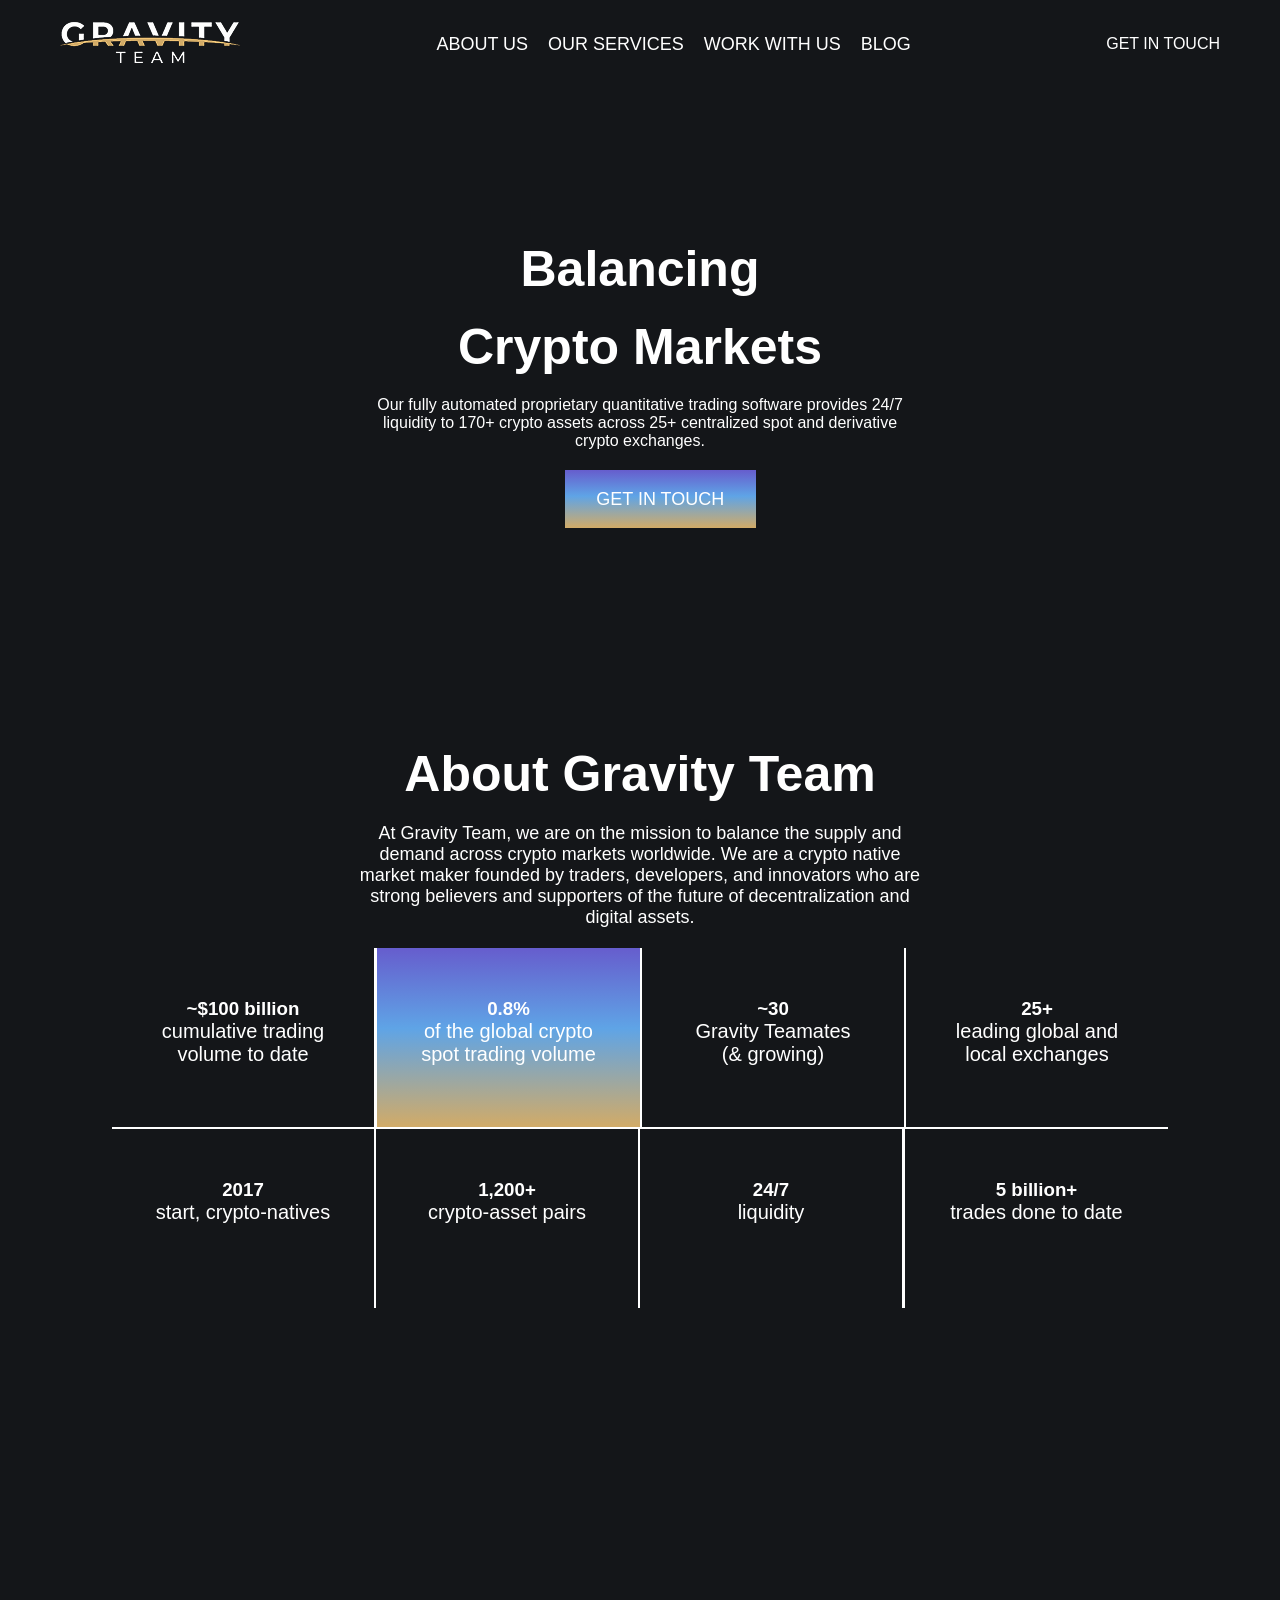
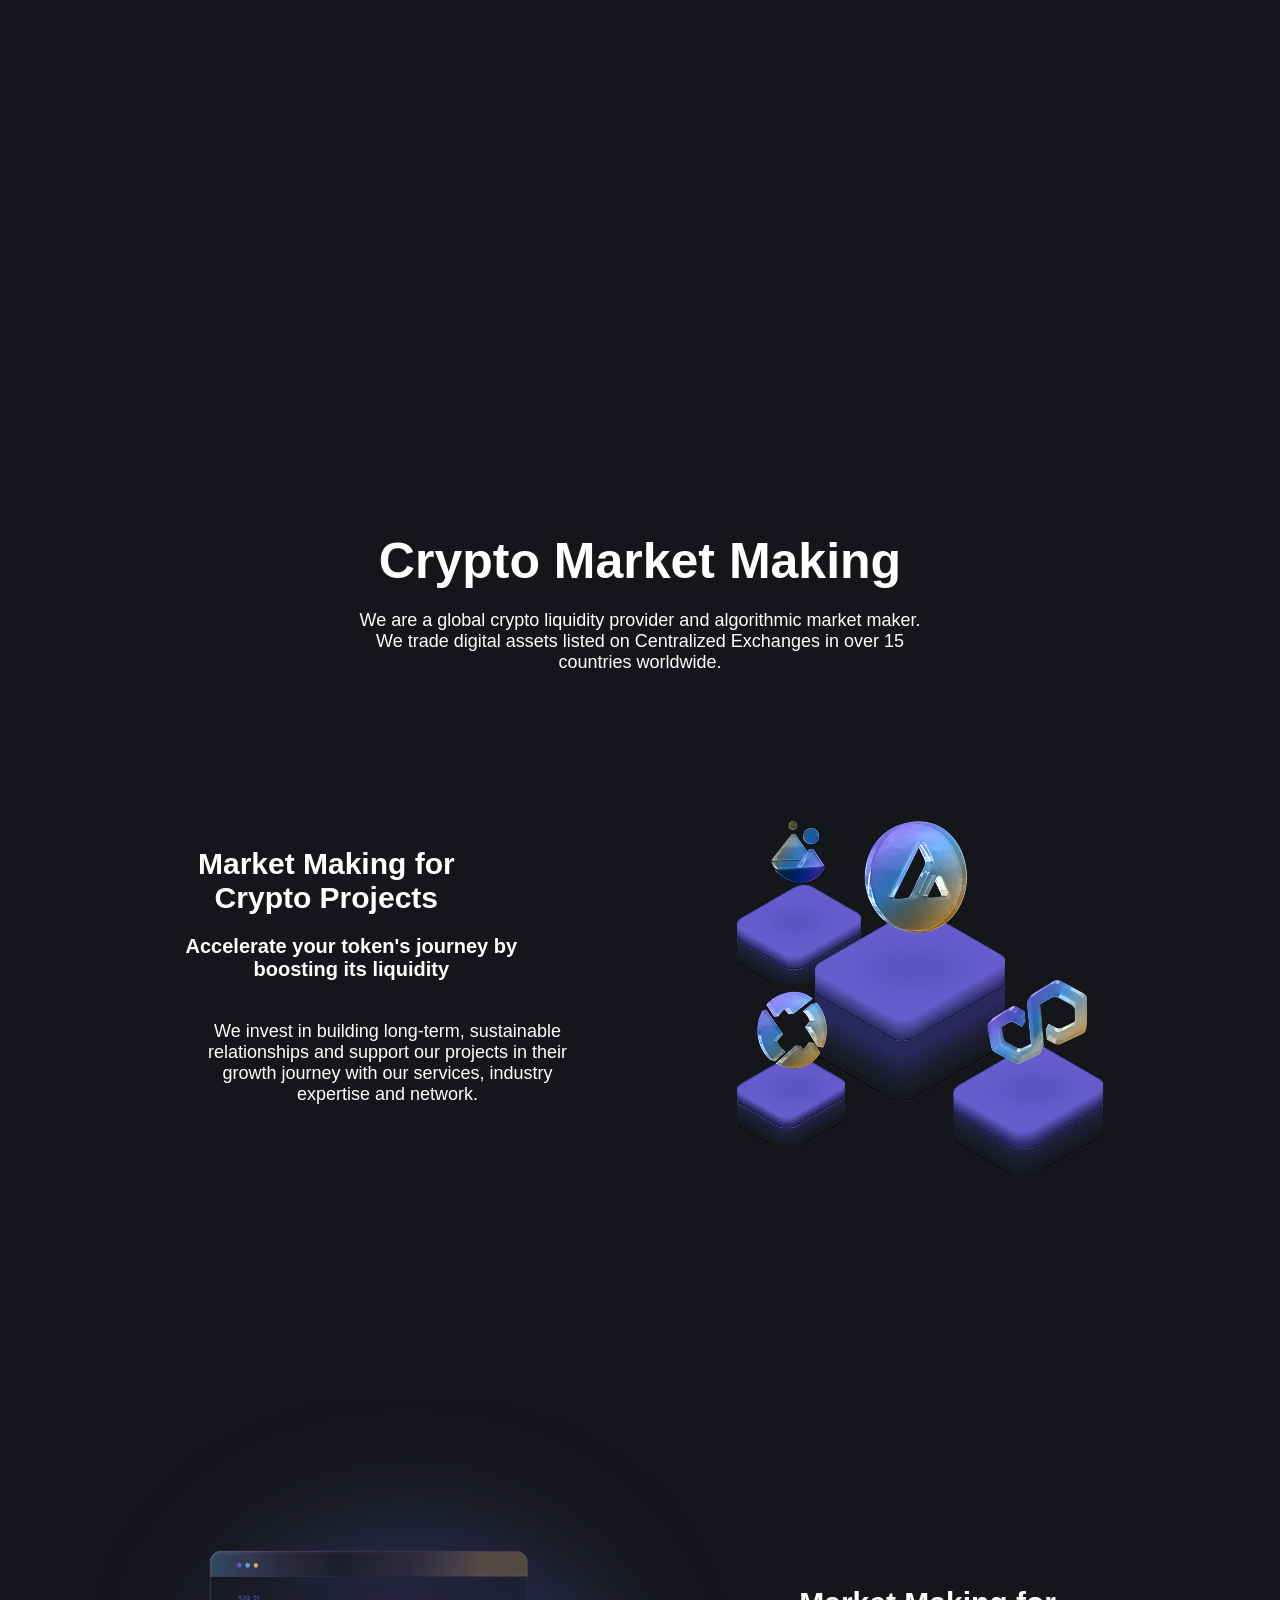
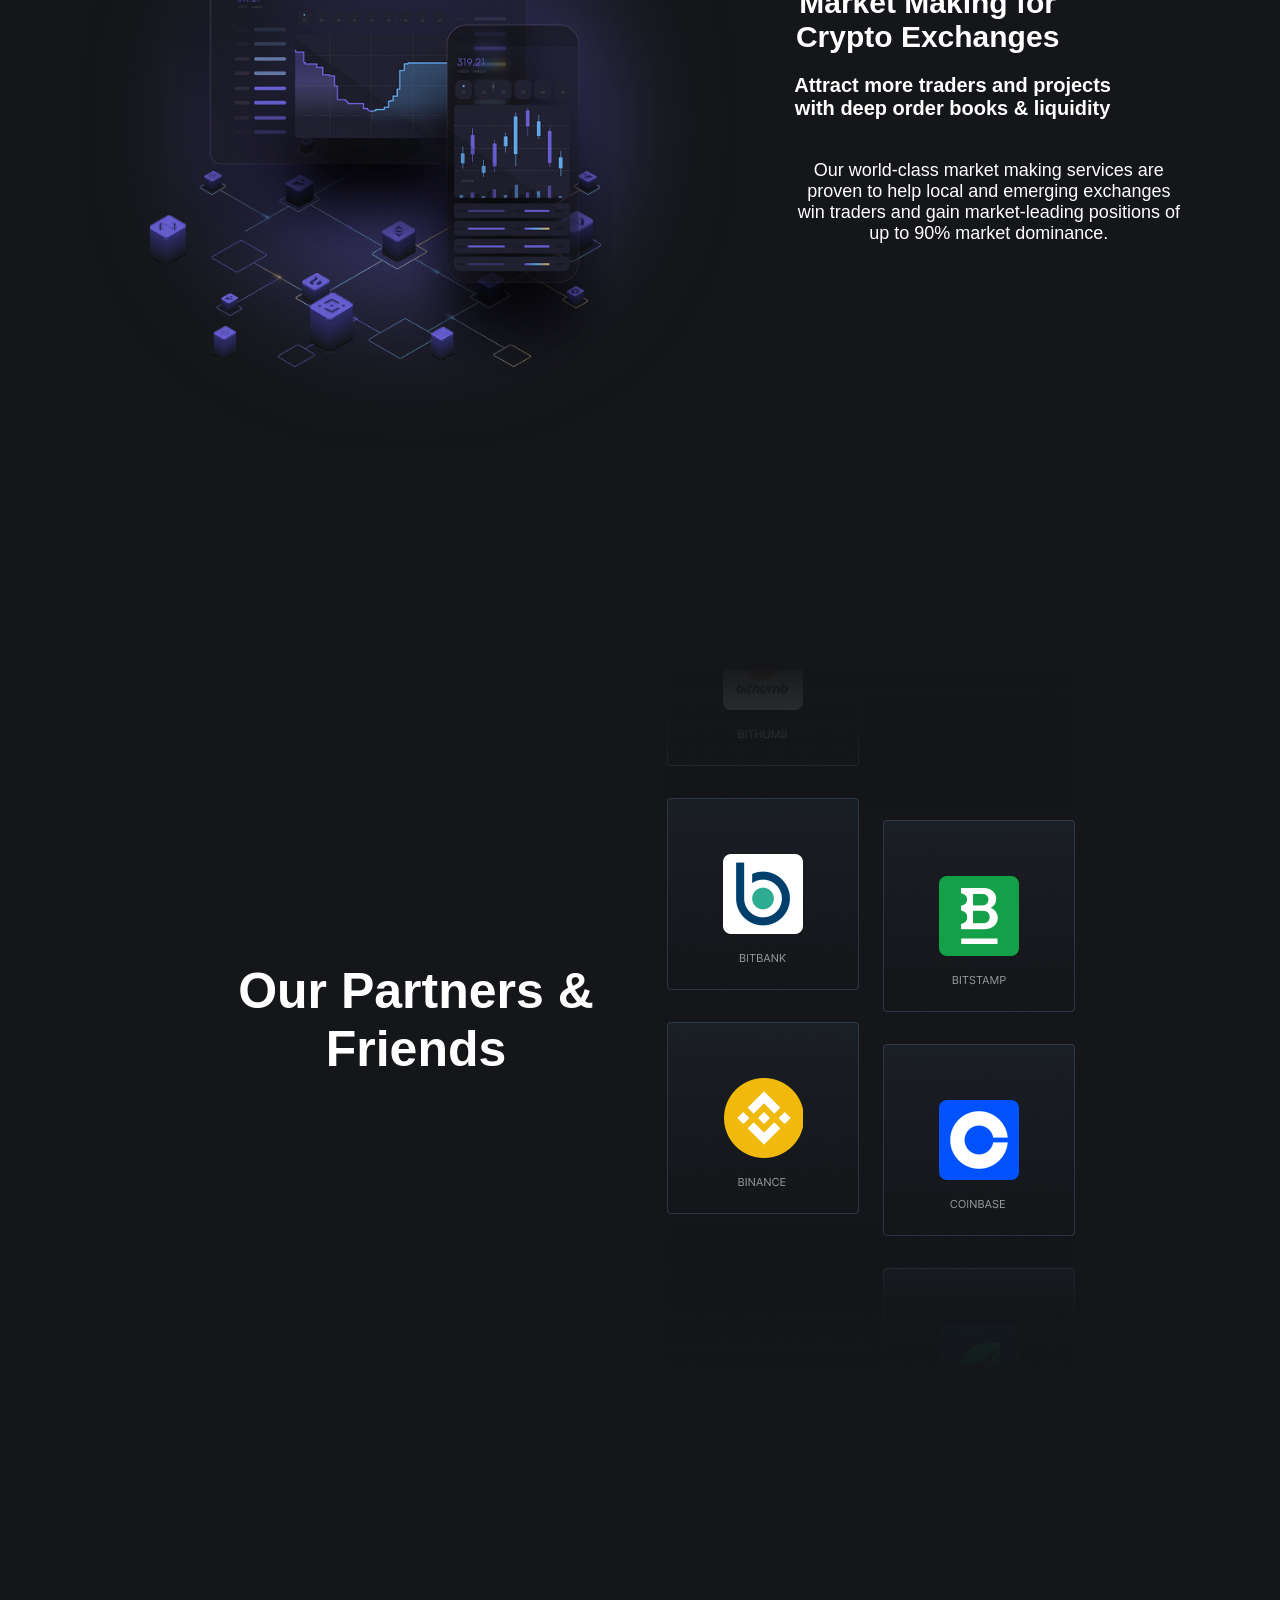
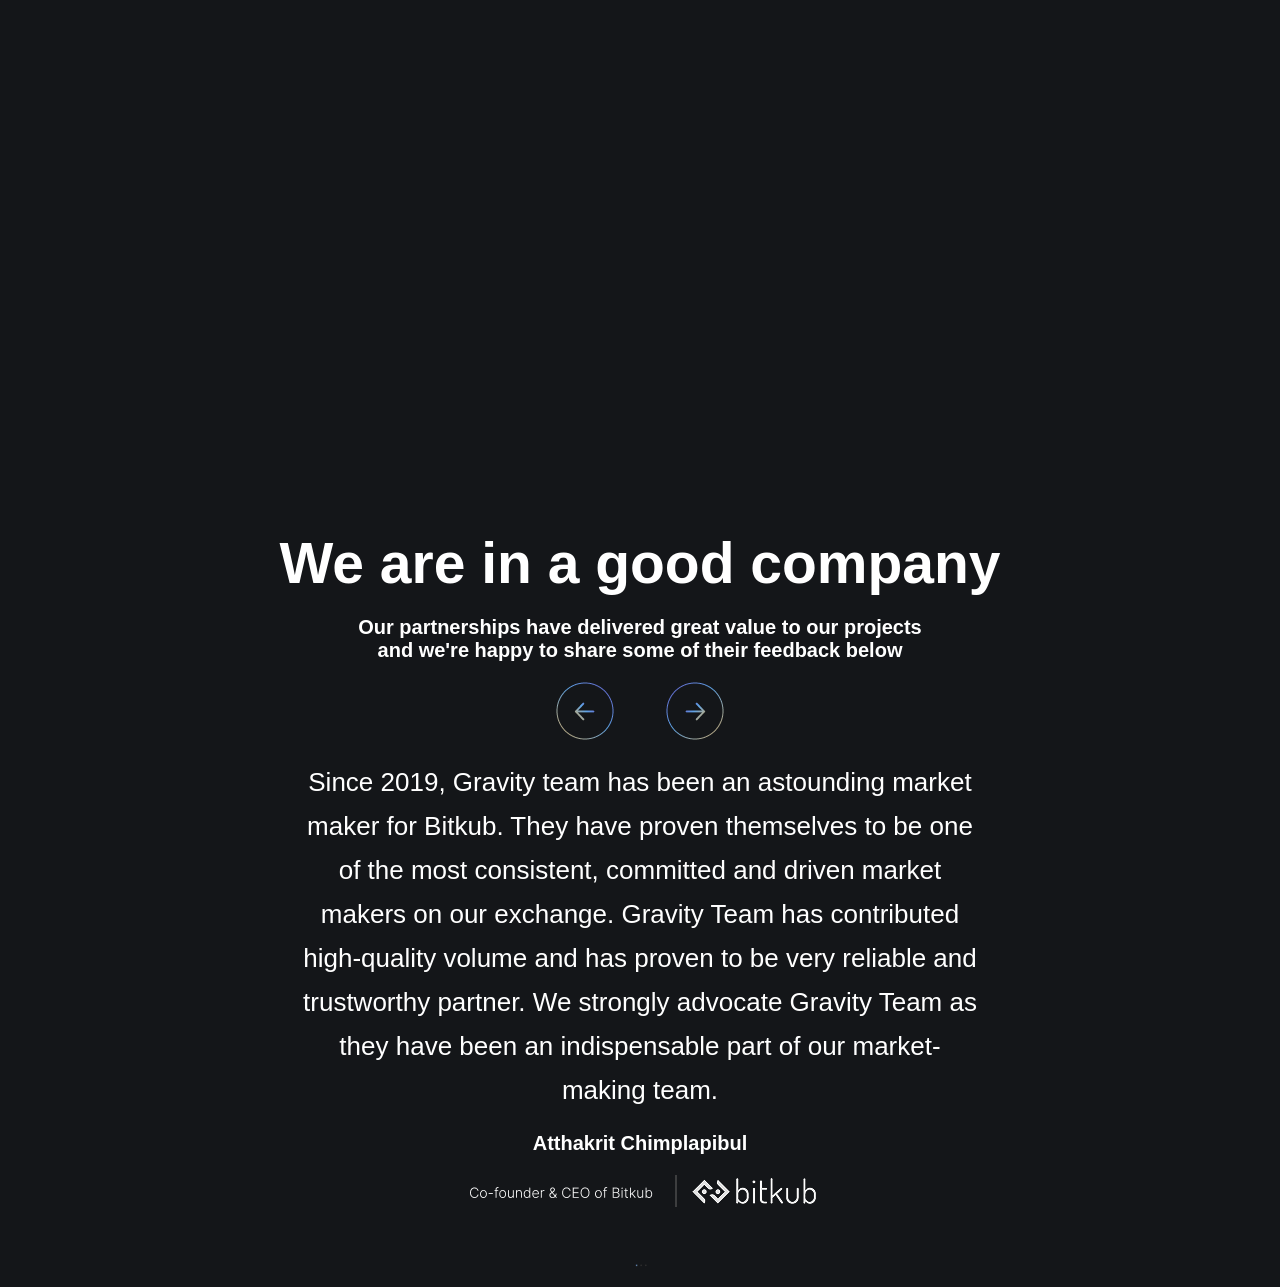
==== index.html @ e69b1287 "first commit" ====
<!doctype html>
<html lang="en">
  <head>
    <meta charset="UTF-8" />
    <meta name="viewport" content="width=device-width, initial-scale=1.0" />
    <title>Gravity Team</title>
    <link rel="stylesheet" href="./style.css" />
  </head>
  <body>
    <nav>
      <div class="logo">
        <img src="./Images/logo-light.png" alt="Gravity Team Logo" />
      </div>

      <ul class="nav-links" id="navLinks">
        <li><a href="#">ABOUT US</a></li>
        <li><a href="#">OUR SERVICES</a></li>
        <li><a href="#">WORK WITH US</a></li>
        <li><a href="#">BLOG</a></li>
      </ul>

      <div class="nav-btn">
        <p>GET IN TOUCH</p>
      </div>

      <button class="hamburger" id="hamburger" aria-label="Toggle menu">
        <span></span>
        <span></span>
        <span></span>
      </button>
    </nav>

    <div class="Hero">
      <h1 class="hero-title-1">Balancing</h1>
      <h1 class="hero-title-2">Crypto Markets</h1>
      <p class="hero-text">
        Our fully automated proprietary quantitative trading software provides
        24/7 liquidity to 170+ crypto assets across 25+ centralized spot and
        derivative crypto exchanges.
      </p>
      <button class="hero-btn">GET IN TOUCH</button>
    </div>

    <section class="about">
      <h2 class="fade-in-up">About Gravity Team</h2>
      <p class="about-text fade-in-up">
        At Gravity Team, we are on the mission to balance the supply and demand
        across crypto markets worldwide. We are a crypto native market maker
        founded by traders, developers, and innovators who are strong believers
        and supporters of the future of decentralization and digital assets.
      </p>

      <div class="box-container">
        <div class="box-100 stat-box">
          <h3>~$100 billion</h3>
          <p>cumulative trading</p>
          <p>volume to date</p>
        </div>
        <div class="box-lin-grad stat-box">
          <h3>0.8%</h3>
          <p>of the global crypto</p>
          <p>spot trading volume</p>
        </div>
        <div class="box-1 stat-box">
          <h3>~30</h3>
          <p>Gravity Teamates</p>
          <p>(& growing)</p>
        </div>
        <div class="box-1 stat-box">
          <h3>25+</h3>
          <p>leading global and</p>
          <p>local exchanges</p>
        </div>
      </div>

      <div class="box-container">
        <div class="box-2 stat-box">
          <h3>2017</h3>
          <p>start, crypto-natives</p>
        </div>
        <div class="box-2 stat-box">
          <h3>1,200+</h3>
          <p>crypto-asset pairs</p>
        </div>
        <div class="box-2 stat-box">
          <h3>24/7</h3>
          <p>liquidity</p>
        </div>
        <div class="box-5-billion stat-box">
          <h3>5 billion+</h3>
          <p>trades done to date</p>
        </div>
      </div>
    </section>

    <section class="market-making">
      <h2 class="fade-in-up">Crypto Market Making</h2>
      <p class="fade-in-up">
        We are a global crypto liquidity provider and algorithmic market maker.
        We trade digital assets listed on Centralized Exchanges in over 15
        countries worldwide.
      </p>

      <div class="flex-container">
        <div class="flex slide-in-left">
          <div class="flex-item">
            <h3>Market Making for Crypto Projects</h3>
            <h4>Accelerate your token's journey by boosting its liquidity</h4>
            <p>
              We invest in building long-term, sustainable relationships and
              support our projects in their growth journey with our services,
              industry expertise and network.
            </p>
          </div>
          <div class="flex-image"><img src="./Images/flex-1.png" alt="" /></div>
        </div>

        <div class="flex slide-in-right">
          <div class="flex-image"><img src="./Images/flex-2.png" alt="" /></div>
          <div class="flex-item">
            <h3>Market Making for Crypto Exchanges</h3>
            <h4>
              Attract more traders and projects with deep order books &
              liquidity
            </h4>
            <p>
              Our world-class market making services are proven to help local
              and emerging exchanges win traders and gain market-leading
              positions of up to 90% market dominance.
            </p>
          </div>
        </div>

        <div class="flex slide-in-left">
          <div class="flex-item"><h2>Our Partners & Friends</h2></div>
          <div class="flex-image"><img src="./Images/flex-3.png" alt="" /></div>
        </div>
      </div>
    </section>

    <section class="about-us fade-in-up">
      <h2>We are in a good company</h2>
      <h4>
        Our partnerships have delivered great value to our projects and we're
        happy to share some of their feedback below
      </h4>

      <div class="arrow-img">
        <img src="./Images/left-arrow.png" alt="Previous" class="arrow-hover" />
        <img src="./Images/right-arrow.png" alt="Next" class="arrow-hover" />
      </div>

      <p class="testimonial-text">
        Since 2019, Gravity team has been an astounding market maker for Bitkub.
        They have proven themselves to be one of the most consistent, committed
        and driven market makers on our exchange. Gravity Team has contributed
        high-quality volume and has proven to be very reliable and trustworthy
        partner. We strongly advocate Gravity Team as they have been an
        indispensable part of our market-making team.
      </p>

      <h5>Atthakrit Chimplapibul</h5>
      <img
        src="./Images/founder.png"
        alt="Founder"
        class="founder-img" /><br /><br />
      <img src="./Images/scroll-dot.png" alt="" class="scroll" />
    </section>

    <script src="script.js"></script>
  </body>
</html>
---- style.css ----
* {
  margin: 0;
  padding: 0;
  box-sizing: border-box;
}

body {
  font-family: "Poppins", sans-serif;
  background-color: #141619;
  color: #fff;
}

/* === NAV === */
nav {
  display: flex;
  justify-content: space-between;
  align-items: center;
  padding: 20px;
  color: #fff;
  max-width: 1200px;
  margin: 0 auto;
  height: 88px;
  position: relative;
  animation: navSlideDown 0.7s ease forwards;
}

@keyframes navSlideDown {
  from {
    opacity: 0;
    transform: translateY(-40px);
  }
  to {
    opacity: 1;
    transform: translateY(0);
  }
}

.logo img {
  max-height: 50px;
  width: auto;
}

.nav-links {
  display: flex;
  gap: 20px;
  list-style: none;
}

.nav-links a {
  color: #fff;
  text-decoration: none;
  font-size: 18px;
  position: relative;
  transition: color 0.3s ease;
}

.nav-links a::after {
  content: "";
  position: absolute;
  bottom: -3px;
  left: 0;
  width: 0%;
  height: 2px;
  background: linear-gradient(90deg, #665dcd, #5fa4e6, #d2ab67);
  transition: width 0.35s ease;
}

.nav-links a:hover::after {
  width: 100%;
}
.nav-links a:hover {
  color: #5fa4e6;
}

.nav-btn {
  display: flex;
  cursor: pointer;
  transition:
    transform 0.2s ease,
    opacity 0.2s ease;
}
.nav-btn:hover {
  transform: scale(1.05);
  opacity: 0.85;
}

.hamburger {
  display: none;
  flex-direction: column;
  gap: 5px;
  cursor: pointer;
  background: none;
  border: none;
  padding: 4px;
  z-index: 200;
}

.hamburger span {
  display: block;
  width: 26px;
  height: 2px;
  background: #fff;
  border-radius: 2px;
  transition:
    transform 0.3s ease,
    opacity 0.3s ease;
}

.hamburger.open span:nth-child(1) {
  transform: translateY(7px) rotate(45deg);
}
.hamburger.open span:nth-child(2) {
  opacity: 0;
}
.hamburger.open span:nth-child(3) {
  transform: translateY(-7px) rotate(-45deg);
}

/* === HERO === */
.Hero {
  text-align: center;
  display: flex;
  flex-direction: column;
  justify-content: center;
  height: 592px;
  width: 584px;
  margin: 0 auto;
  gap: 20px;
  padding: 0 20px;
}

h1 {
  font-size: 50px;
}

.hero-title-1 {
  animation: fadeInUp 0.8s ease 0.3s both;
}
.hero-title-2 {
  animation: fadeInUp 0.8s ease 0.5s both;
}
.hero-text {
  animation: fadeInUp 0.8s ease 0.7s both;
}

.hero-btn {
  background: linear-gradient(#665dcd 0%, #5fa4e6 45%, #d2ab67 100%);
  color: white;
  border: none;
  padding: 10px 20px;
  font-size: 18px;
  cursor: pointer;
  height: 58px;
  width: 191.5px;
  margin-left: 196.5px;
  animation: fadeInUp 0.8s ease 0.9s both;
  transition:
    transform 0.25s ease,
    box-shadow 0.25s ease;
}

.hero-btn:hover {
  transform: translateY(-3px) scale(1.03);
  box-shadow: 0 8px 24px rgba(95, 164, 230, 0.35);
}

.hero-btn:active {
  transform: translateY(0px) scale(0.98);
}

/* === SCROLL ANIMATIONS === */
.fade-in-up {
  opacity: 0;
  transform: translateY(40px);
  transition:
    opacity 0.7s ease,
    transform 0.7s ease;
}
.fade-in-up.visible {
  opacity: 1;
  transform: translateY(0);
}

.slide-in-left {
  opacity: 0;
  transform: translateX(-60px);
  transition:
    opacity 0.7s ease,
    transform 0.7s ease;
}
.slide-in-left.visible {
  opacity: 1;
  transform: translateX(0);
}

.slide-in-right {
  opacity: 0;
  transform: translateX(60px);
  transition:
    opacity 0.7s ease,
    transform 0.7s ease;
}
.slide-in-right.visible {
  opacity: 1;
  transform: translateX(0);
}

/* === ABOUT === */
.about {
  text-align: center;
  display: flex;
  flex-direction: column;
  justify-content: center;
  min-height: 692px;
  max-width: 1200px;
  margin: auto;
  padding: 60px 20px;
}

.about h2 {
  font-size: 50px;
}

.about-text {
  font-size: 18px;
  width: 612.4px;
  max-width: 100%;
  height: auto;
  margin: 0 auto;
  padding: 20px;
}

/* === STAT BOXES === */
.box-container {
  display: flex;
  justify-content: center;
  flex-wrap: wrap;
}

.box-container p {
  font-size: 20px;
}

.stat-box {
  opacity: 0;
  transform: translateY(30px);
  transition:
    opacity 0.6s ease,
    transform 0.6s ease,
    box-shadow 0.3s ease;
}
.stat-box.visible {
  opacity: 1;
  transform: translateY(0);
}

.stat-box:nth-child(1) {
  transition-delay: 0s;
}
.stat-box:nth-child(2) {
  transition-delay: 0.15s;
}
.stat-box:nth-child(3) {
  transition-delay: 0.3s;
}
.stat-box:nth-child(4) {
  transition-delay: 0.45s;
}

.stat-box:hover {
  box-shadow: 0 0 20px rgba(95, 164, 230, 0.2);
  transform: translateY(-4px);
}

.box-100 {
  padding: 20px;
  padding-top: 50px;
  height: 180px;
  width: 264px;
  border-right: 2px solid #fff;
  border-bottom: 1px solid #fff;
}

.box-lin-grad {
  background: linear-gradient(#665dcd 0%, #5fa4e6 45%, #d2ab67 100%);
  color: white;
  padding: 20px;
  padding-top: 50px;
  height: 180px;
  width: 264px;
  border-left: 1px solid #fff;
  border-bottom: 1px solid #fff;
}

.box-1 {
  padding: 20px;
  padding-top: 50px;
  height: 180px;
  width: 264px;
  border-left: 2px solid #fff;
  border-bottom: 1px solid #fff;
}

.box-2 {
  padding: 20px;
  padding-top: 50px;
  height: 180px;
  width: 264px;
  border-right: 2px solid #fff;
  border-top: 1px solid #fff;
}

.box-5-billion {
  color: white;
  padding: 20px;
  padding-top: 50px;
  height: 180px;
  width: 264px;
  border-left: 1px solid #fff;
  border-top: 1px solid #fff;
}

/* === MARKET MAKING === */
.market-making {
  text-align: center;
  display: flex;
  flex-direction: column;
  justify-content: center;
  min-height: 692px;
  max-width: 1200px;
  margin: auto;
  margin-top: 700px;
  padding: 60px 20px;
}

.market-making h2 {
  font-size: 50px;
}

.market-making p {
  font-size: 18px;
  width: 612.4px;
  max-width: 100%;
  height: auto;
  margin: 0 auto;
  padding: 20px;
}

.flex-container {
  display: flex;
  flex-direction: column;
  justify-content: center;
  gap: 20px;
}

.flex {
  display: flex;
  justify-content: space-between;
  align-items: center;
  max-width: 1200px;
  margin: 100px auto;
  min-height: 366px;
  gap: 40px;
  padding: 0 20px;
}

.flex-item {
  width: 422.39px;
  max-width: 100%;
  display: flex;
  flex-direction: column;
  gap: 20px;
}

.flex-item h3 {
  font-size: 30px;
  width: 300px;
  max-width: 100%;
}
.flex-item h4 {
  font-size: 20px;
  width: 350px;
  max-width: 100%;
}

.flex-item p {
  font-size: 18px;
  width: 422.39px;
  max-width: 100%;
  height: auto;
}

.flex-image img {
  max-width: 100%;
  height: auto;
  transition:
    transform 0.4s ease,
    filter 0.4s ease;
}

.flex-image img:hover {
  transform: scale(1.04);
  filter: brightness(1.1);
}

/* === TESTIMONIAL === */
.about-us {
  max-width: 1200px;
  margin: auto;
  margin-top: 600px;
  padding: 0 20px;
}

.about-us h2 {
  font-size: 57px;
  text-align: center;
}

.about-us h4 {
  font-size: 20px;
  margin-top: 20px;
  max-width: 600px;
  margin-left: auto;
  margin-right: auto;
  margin-bottom: 20px;
  text-align: center;
}

.arrow-img {
  display: flex;
  gap: 20px;
  max-width: 200px;
  margin: 0 auto;
}

.arrow-img img {
  height: auto;
  margin: 0 auto;
}

.arrow-hover {
  transition:
    transform 0.25s ease,
    filter 0.25s ease;
  cursor: pointer;
}
.arrow-hover:hover {
  transform: scale(1.2);
  filter: brightness(1.4);
}

.testimonial-text {
  max-width: 678.09px;
  height: auto;
  line-height: 44px;
  font-size: 26px;
  text-align: center;
  margin: 20px auto;
  opacity: 0;
  transform: translateY(20px);
  transition:
    opacity 0.8s ease 0.2s,
    transform 0.8s ease 0.2s;
}
.testimonial-text.visible {
  opacity: 1;
  transform: translateY(0);
}

.about-us h5 {
  font-size: 20px;
  font-weight: 900;
  text-align: center;
  max-width: 350px;
  margin: 20px auto;
}

.founder-img {
  display: block;
  max-width: 100%;
  margin: 0 auto;
  transition:
    transform 0.4s ease,
    filter 0.4s ease;
}
.founder-img:hover {
  transform: scale(1.02);
  filter: brightness(1.08);
}

.scroll {
  display: block;
  max-width: 200px;
  margin: 20px auto;
  animation: pulse 2.5s ease-in-out infinite;
}

/* === KEYFRAMES === */
@keyframes fadeInUp {
  from {
    opacity: 0;
    transform: translateY(30px);
  }
  to {
    opacity: 1;
    transform: translateY(0);
  }
}

@keyframes pulse {
  0%,
  100% {
    transform: scale(1);
    opacity: 1;
  }
  50% {
    transform: scale(1.08);
    opacity: 0.75;
  }
}

/* === TABLET 900px === */
@media (max-width: 900px) {
  nav {
    height: auto;
    padding: 16px 20px;
    flex-wrap: wrap;
  }
  .nav-links {
    gap: 12px;
  }
  .nav-links a {
    font-size: 15px;
  }
  h1 {
    font-size: 38px;
  }
  .Hero {
    width: 100%;
    height: auto;
    padding: 60px 20px;
  }
  .hero-btn {
    margin-left: auto;
    margin-right: auto;
    width: 200px;
  }
  .about h2,
  .market-making h2 {
    font-size: 36px;
  }
  .about-text,
  .market-making p {
    width: 100%;
  }
  .box-100,
  .box-lin-grad,
  .box-1,
  .box-2,
  .box-5-billion {
    width: 48%;
    height: auto;
    padding: 24px 16px;
  }
  .market-making {
    margin-top: 400px;
  }
  .flex {
    flex-direction: column;
    height: auto;
    margin: 60px auto;
    gap: 30px;
    text-align: center;
  }
  .flex-item {
    width: 100%;
    align-items: center;
  }
  .flex-item h3,
  .flex-item h4,
  .flex-item p {
    width: 100%;
  }
  .about-us {
    margin-top: 300px;
  }
  .about-us h2 {
    font-size: 38px;
  }
  .testimonial-text {
    font-size: 20px;
    line-height: 34px;
    max-width: 100%;
  }
}

/* === MOBILE 600px === */
@media (max-width: 600px) {
  .hamburger {
    display: flex;
  }
  .nav-links {
    display: none;
    flex-direction: column;
    gap: 16px;
    position: absolute;
    top: 88px;
    left: 0;
    right: 0;
    background: #1a1d21;
    padding: 24px 20px;
    z-index: 100;
    border-top: 1px solid rgba(255, 255, 255, 0.1);
  }
  .nav-links.open {
    display: flex;
  }
  .nav-btn {
    display: none;
  }
  h1 {
    font-size: 28px;
  }
  .Hero {
    padding: 40px 16px;
    gap: 14px;
  }
  .hero-btn {
    width: 100%;
    margin-left: 0;
    margin-right: 0;
    font-size: 16px;
  }
  .about {
    padding: 40px 16px;
    min-height: auto;
  }
  .about h2,
  .market-making h2 {
    font-size: 28px;
  }
  .about-text {
    font-size: 16px;
    padding: 10px 0;
  }
  .box-container {
    flex-direction: column;
    align-items: center;
  }
  .box-100,
  .box-lin-grad,
  .box-1,
  .box-2,
  .box-5-billion {
    width: 100%;
    border: none;
    border-bottom: 1px solid rgba(255, 255, 255, 0.2);
    height: auto;
    padding: 20px 16px;
  }
  .market-making {
    margin-top: 60px;
    min-height: auto;
    padding: 40px 16px;
  }
  .market-making p {
    font-size: 16px;
    padding: 10px 0;
  }
  .flex {
    margin: 40px auto;
    gap: 20px;
    padding: 0 16px;
  }
  .flex-item h3 {
    font-size: 22px;
  }
  .flex-item h4 {
    font-size: 16px;
  }
  .flex-item p {
    font-size: 15px;
  }
  .about-us {
    margin-top: 60px;
    padding: 0 16px;
  }
  .about-us h2 {
    font-size: 26px;
  }
  .about-us h4 {
    font-size: 16px;
  }
  .testimonial-text {
    font-size: 16px;
    line-height: 28px;
    max-width: 100%;
  }
  .about-us h5 {
    font-size: 16px;
  }
}

/* === REDUCED MOTION === */
@media (prefers-reduced-motion: reduce) {
  *,
  *::before,
  *::after {
    animation-duration: 0.01ms !important;
    transition-duration: 0.01ms !important;
  }
}
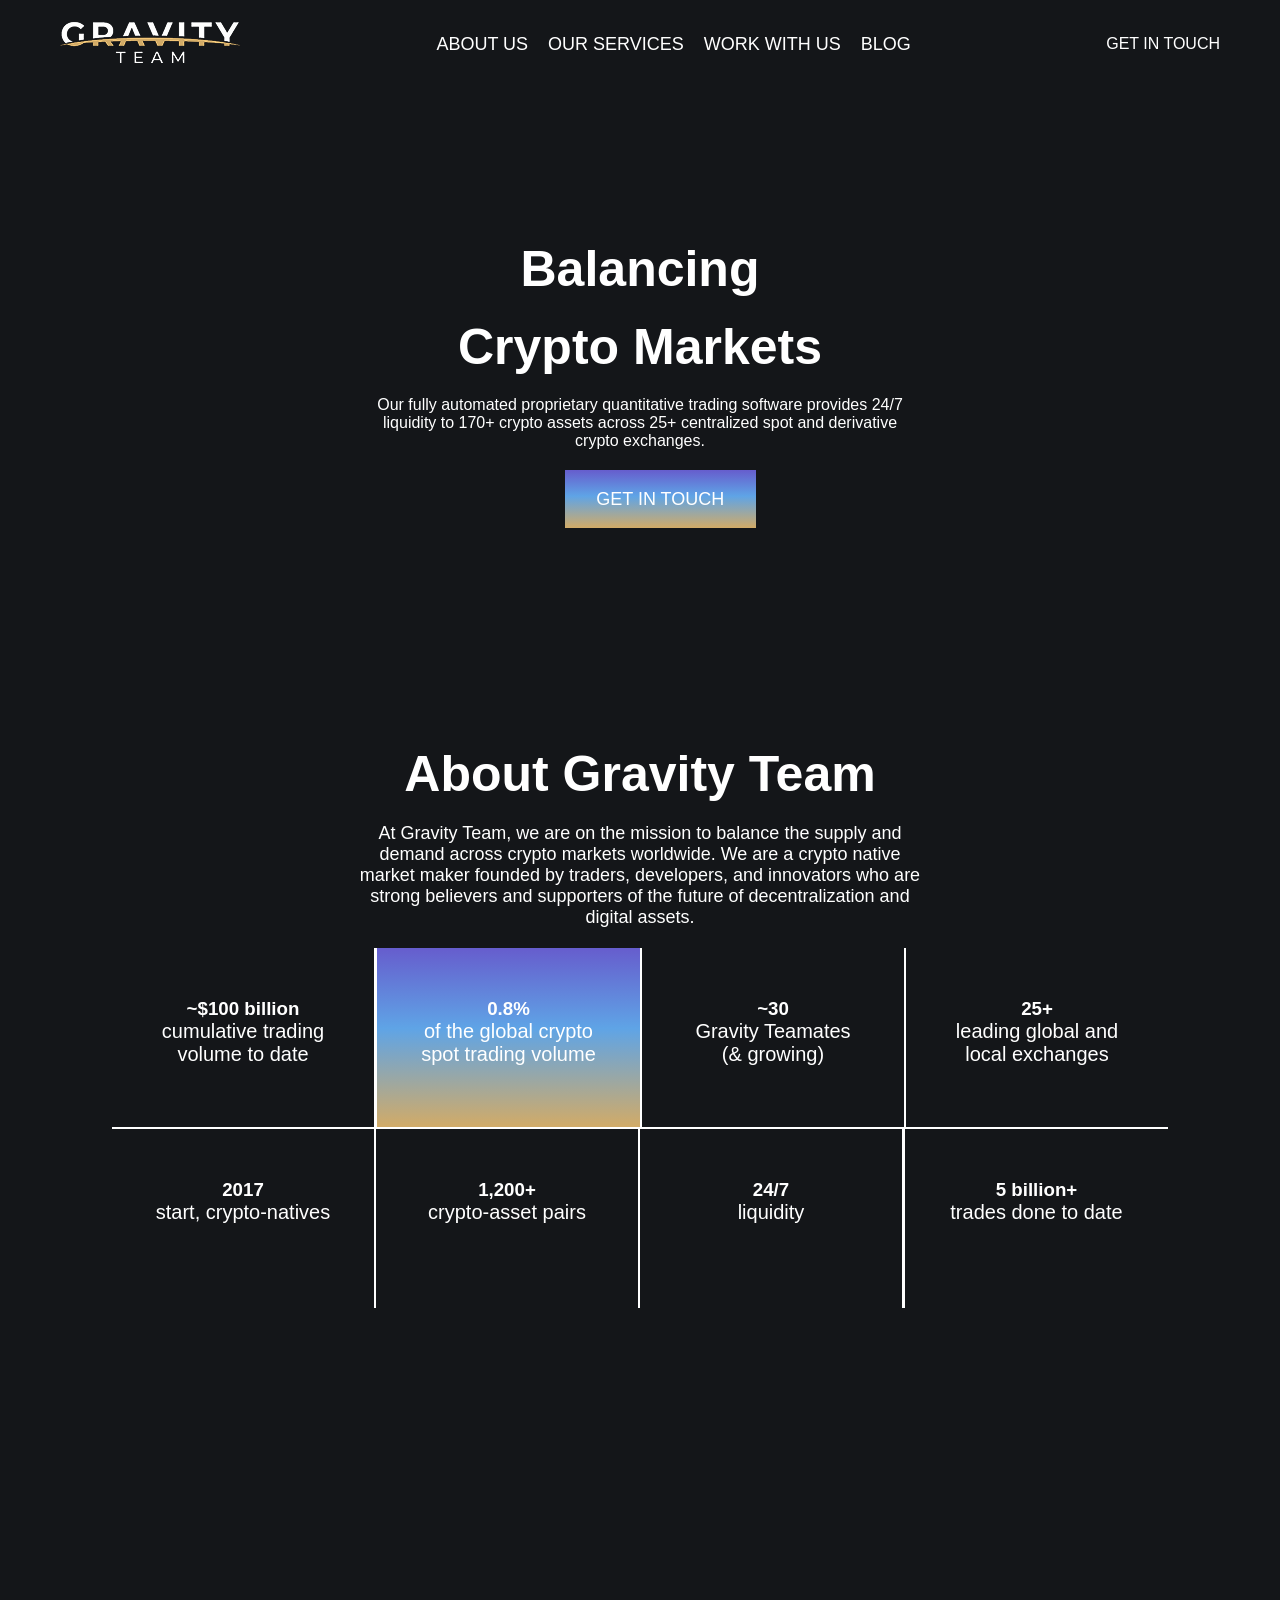
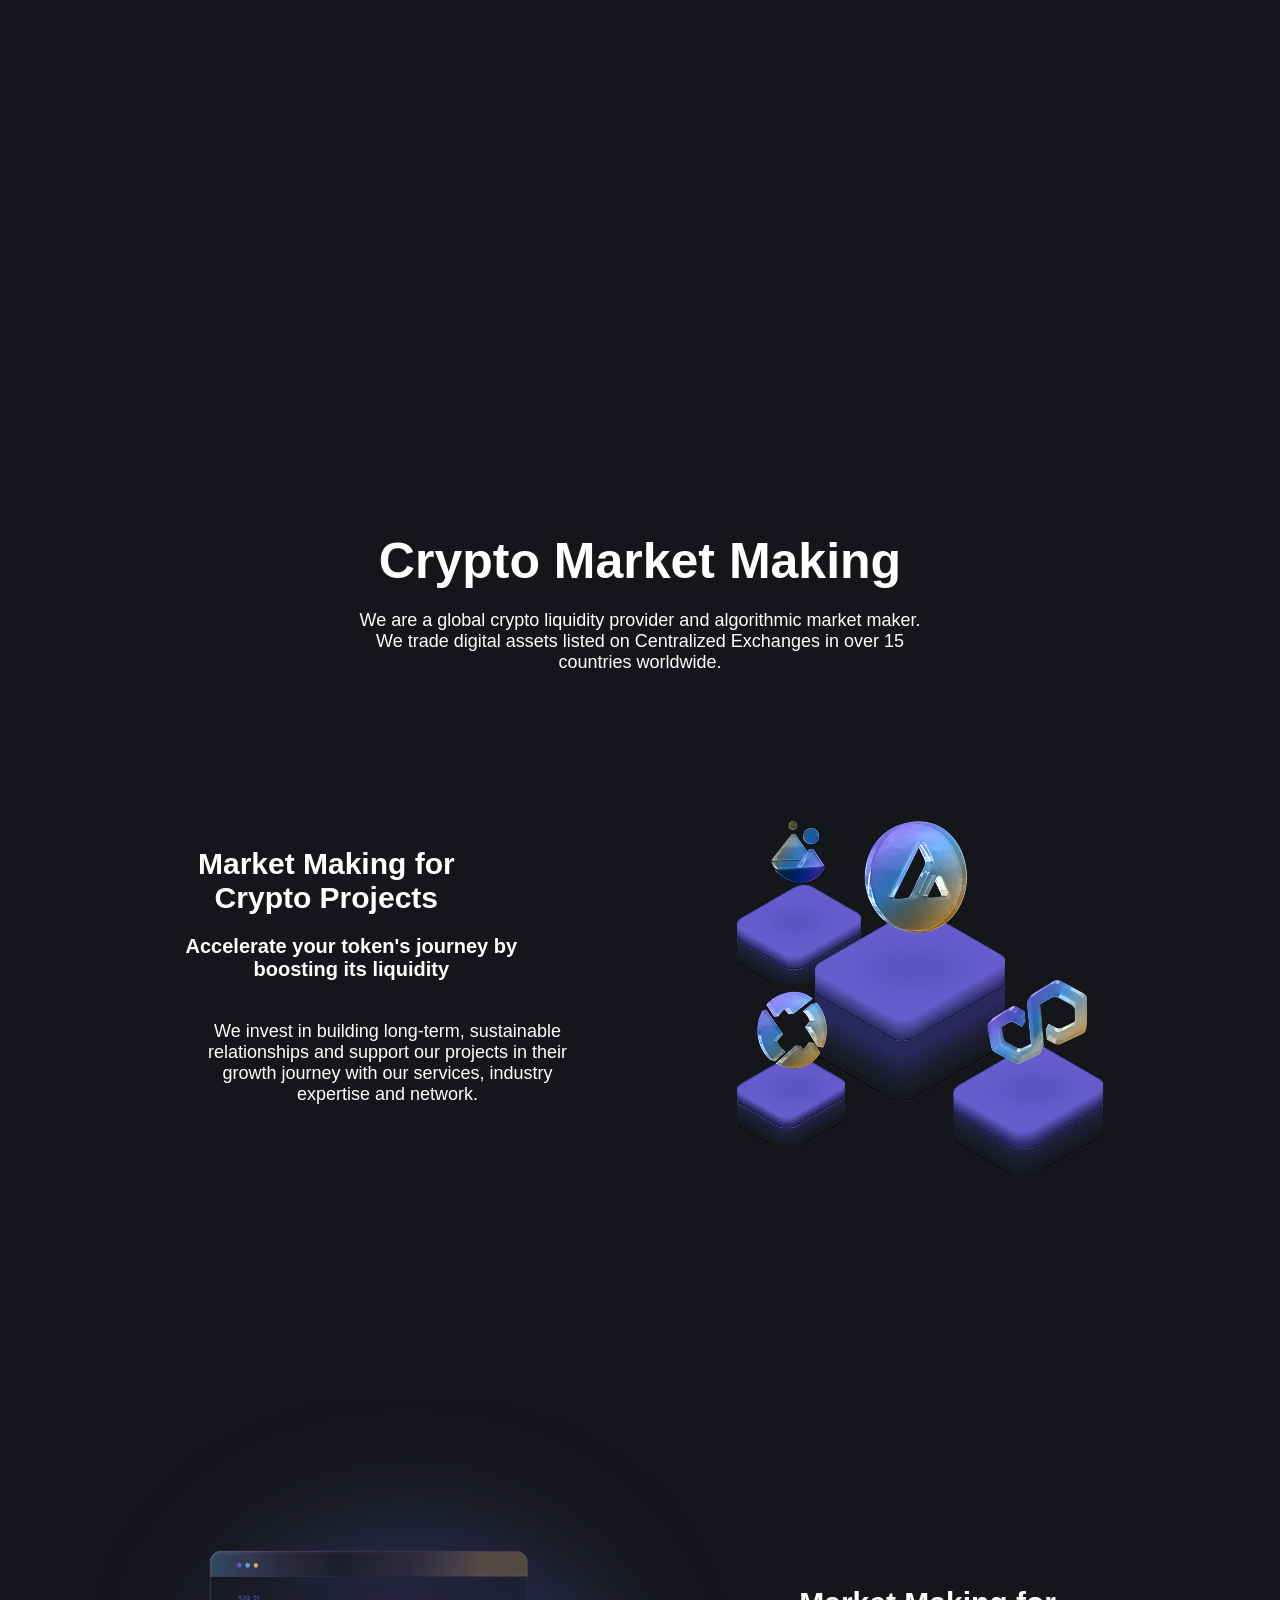
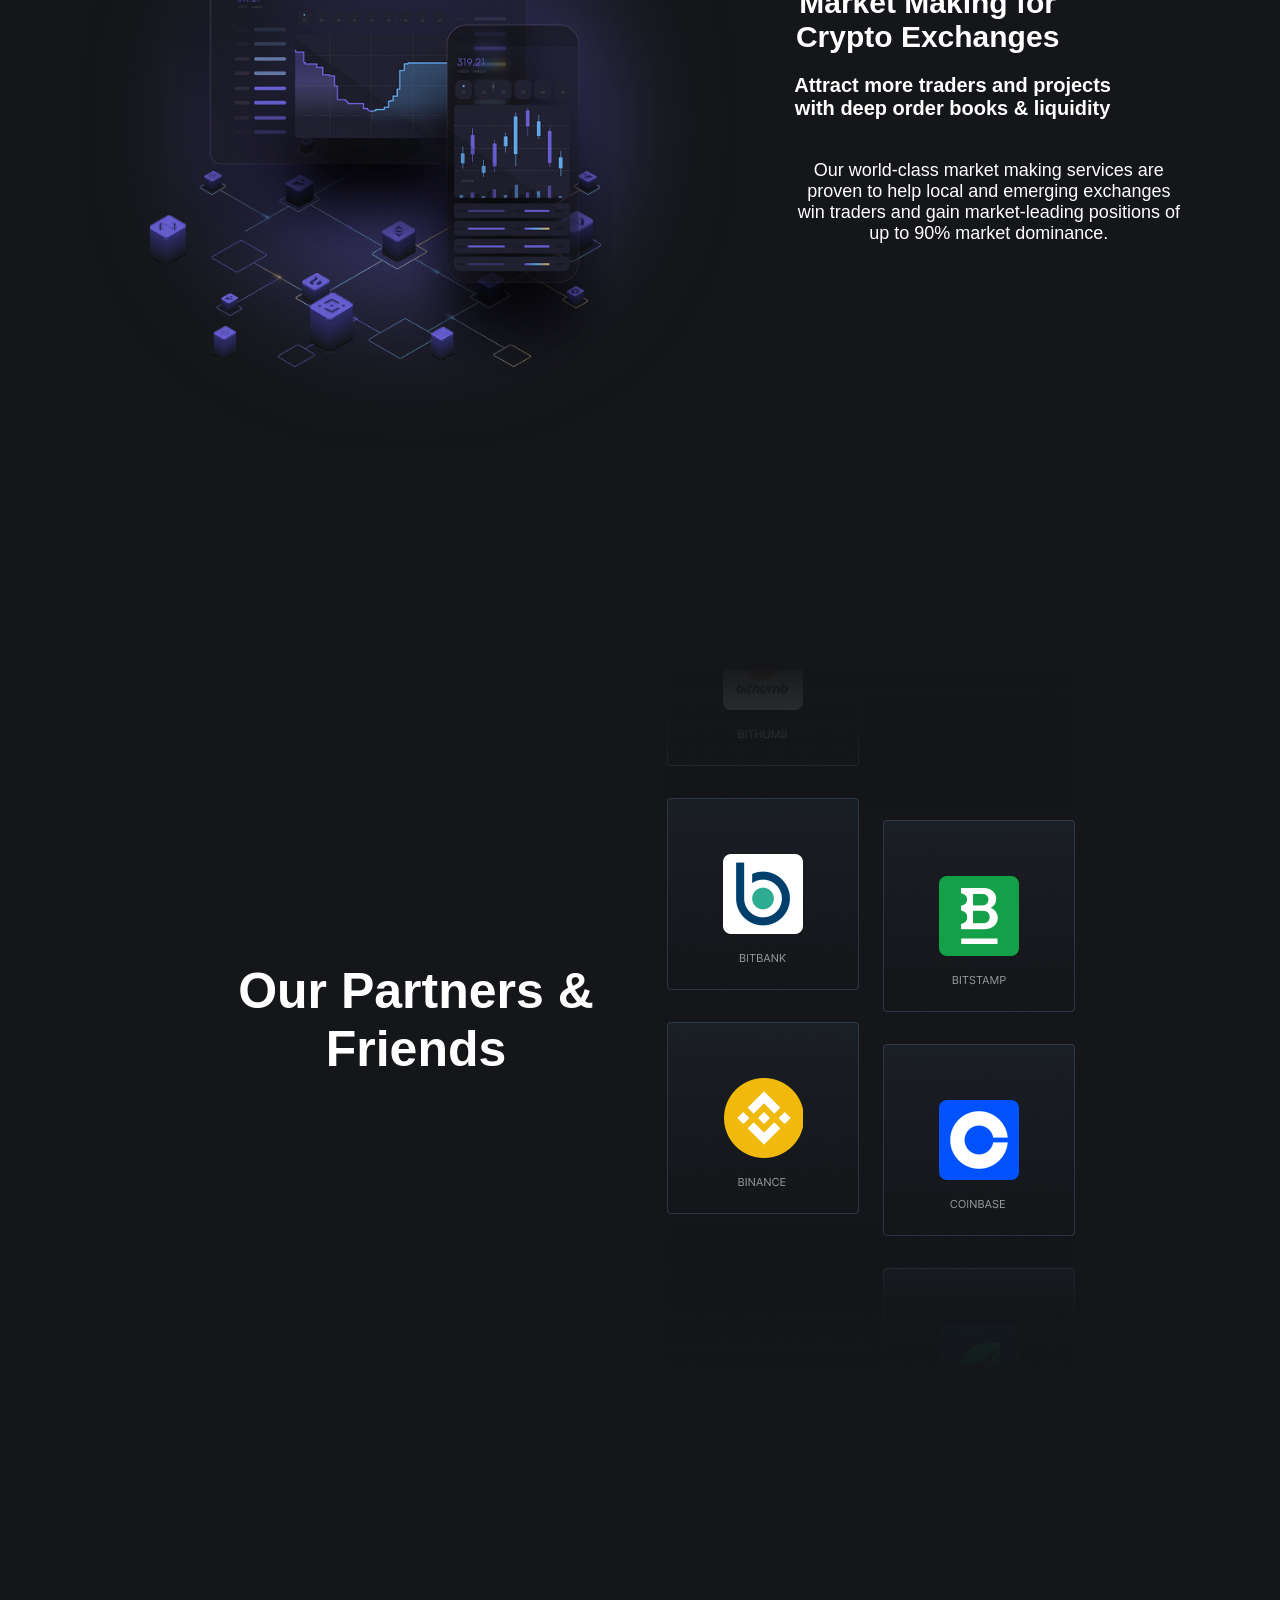
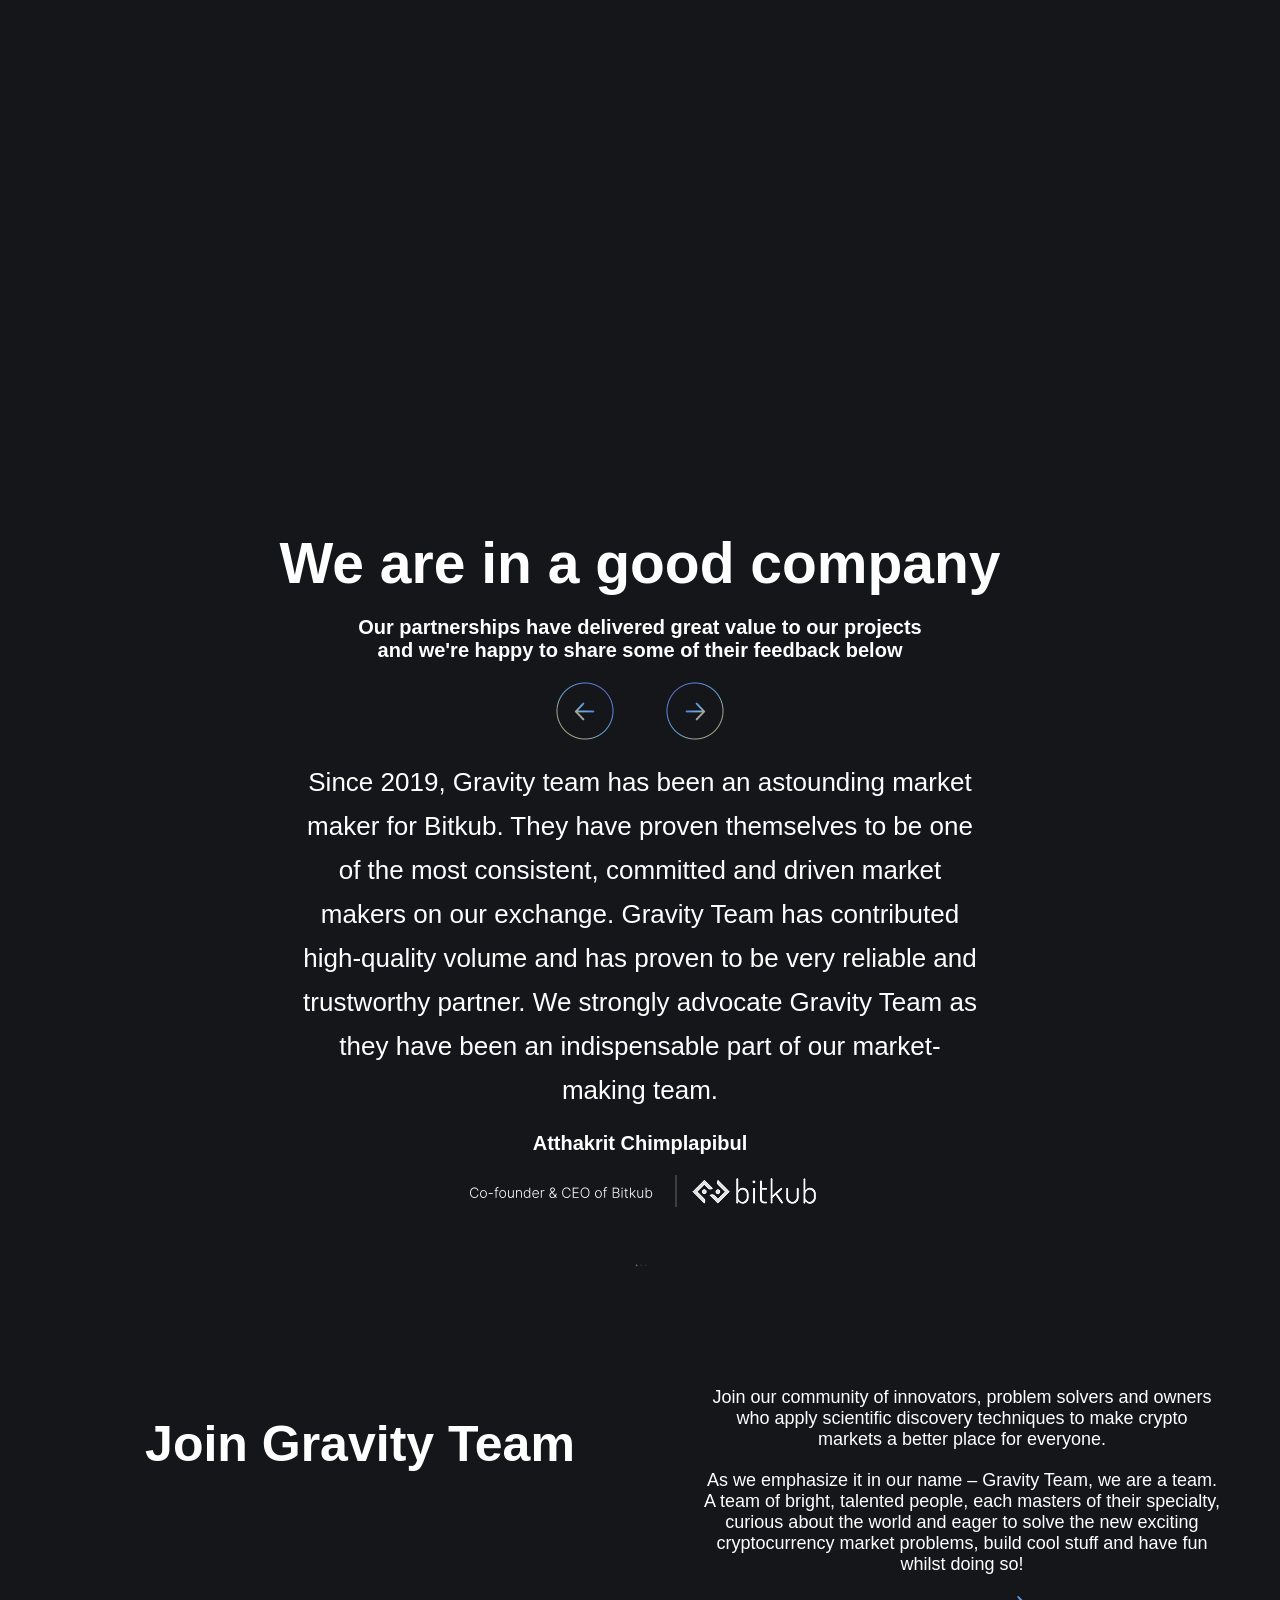
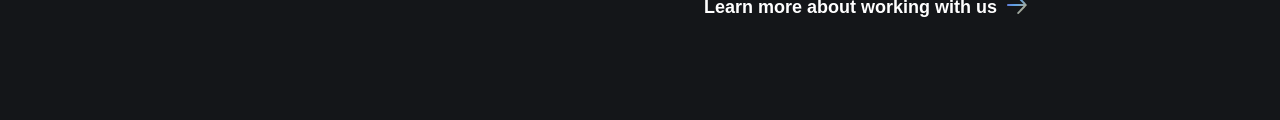
==== commit 5d0c9dcf: "added a new section" ====
--- a/index.html
+++ b/index.html
@@ -167,6 +167,32 @@
       <img src="./Images/scroll-dot.png" alt="" class="scroll" />
     </section>
 
+    <section class="work-with-us">
+      <div class="work-with-us-content">
+        <h2>Join Gravity Team</h2>
+      </div>
+
+      <div>
+        <p>
+          Join our community of innovators, problem solvers and owners who apply
+          scientific discovery techniques to make crypto markets a better place
+          for everyone.
+        </p>
+
+        <p>
+          As we emphasize it in our name – Gravity Team, we are a team. A team
+          of bright, talented people, each masters of their specialty, curious
+          about the world and eager to solve the new exciting cryptocurrency
+          market problems, build cool stuff and have fun whilst doing so!
+        </p>
+
+        <p class="learn-more">
+          <a href="">Learn more about working with us</a>
+          <span><img src="./Images/Learn-more-img.png" alt="" /></span>
+        </p>
+      </div>
+    </section>
+
     <script src="script.js"></script>
   </body>
 </html>
--- a/style.css
+++ b/style.css
@@ -493,6 +493,57 @@
   max-width: 200px;
   margin: 20px auto;
   animation: pulse 2.5s ease-in-out infinite;
+}
+
+.work-with-us {
+  text-align: center;
+  margin: 100px auto;
+  max-width: 1200px;
+  padding: 0 20px;
+  display: flex;
+  justify-content: space-between;
+}
+
+.work-with-us h2 {
+  font-size: 50px;
+  width: 600px;
+  height: 157px;
+  max-width: 100%;
+}
+
+.work-with-us-content {
+  display: flex;
+  flex-direction: column;
+  justify-content: center;
+  gap: 20px;
+}
+
+.work-with-us p {
+  font-size: 18px;
+  width: 516px;
+  height: auto;
+  max-width: 100%;
+  margin-top: 20px;
+}
+
+.work-with-us a {
+  color: white;
+  text-decoration: none;
+  font-weight: 600;
+  transition:
+    transform 0.25s ease,
+    opacity 0.25s ease;
+}
+
+.learn-more {
+  justify-items: center;
+  align-items: center;
+  display: flex;
+  gap: 10px;
+}
+
+.work-with-us a:hover {
+  color: #5fa4e6;
 }
 
 /* === KEYFRAMES === */
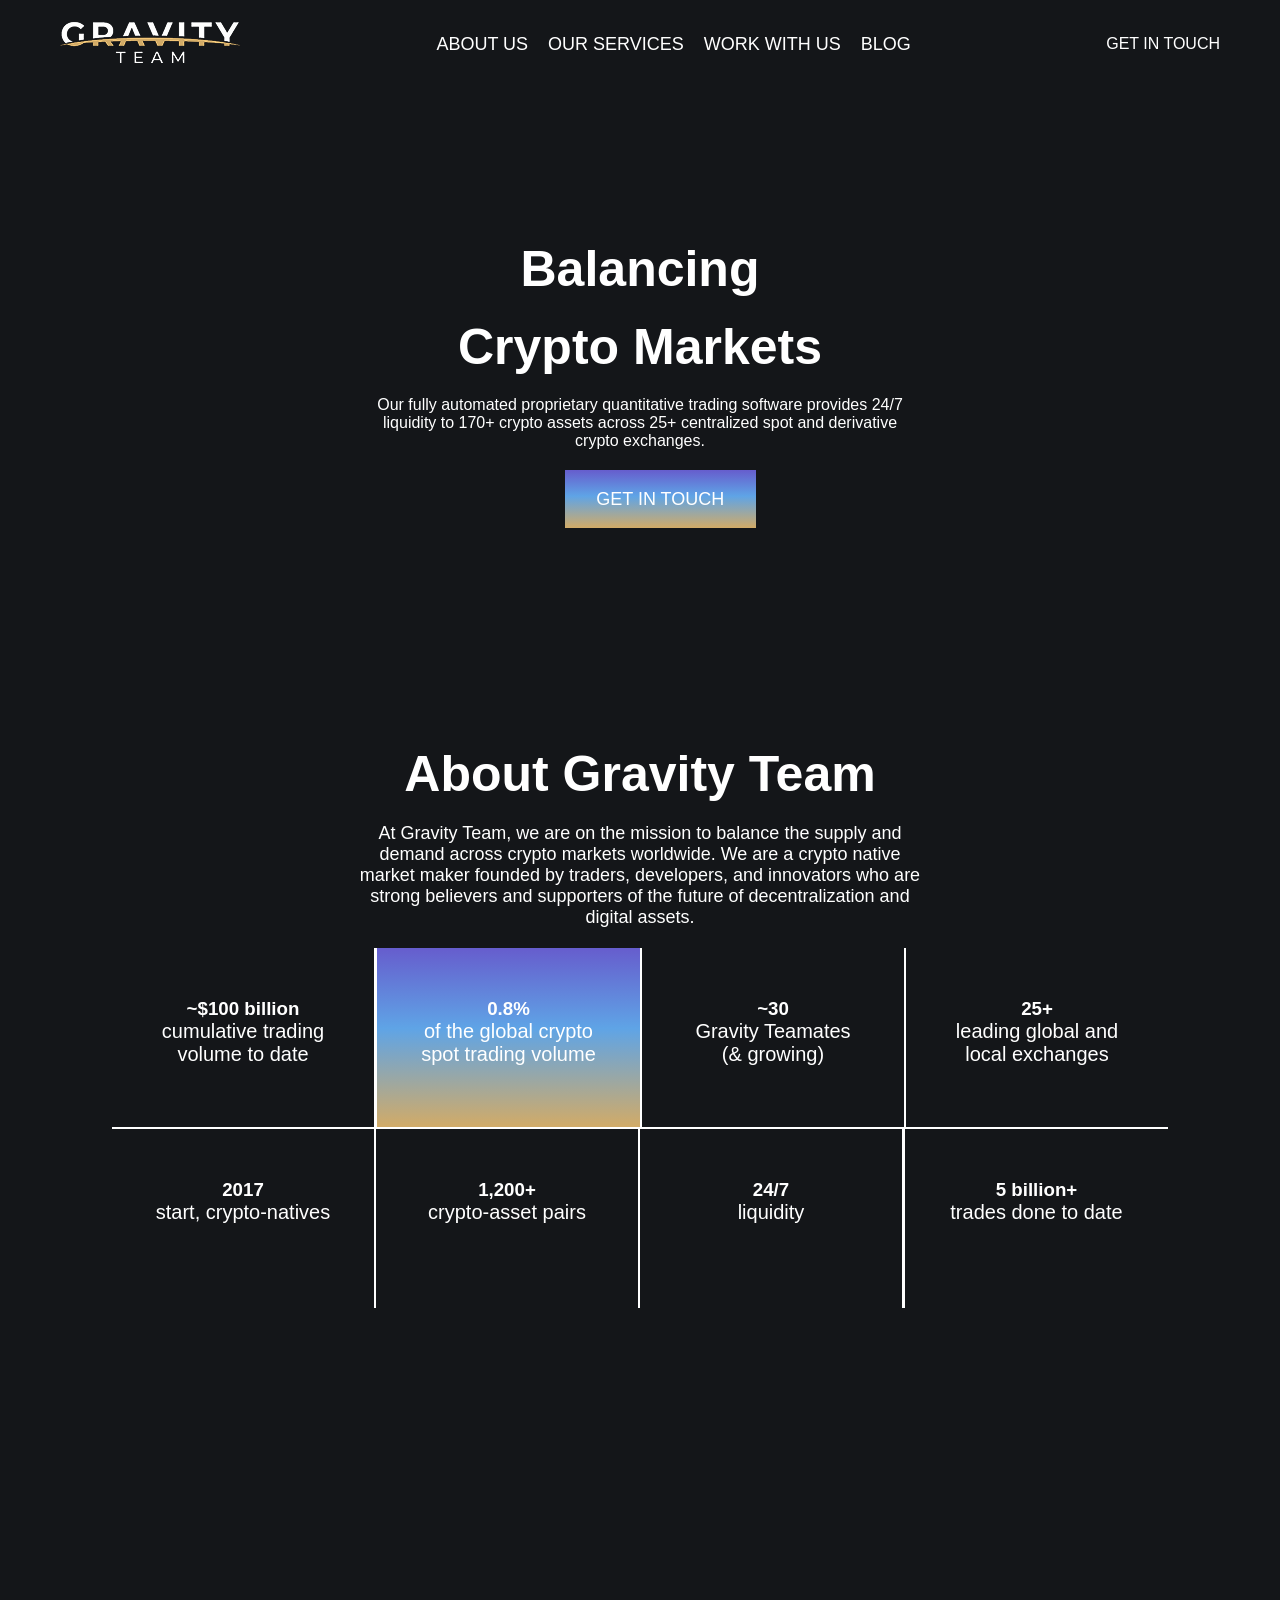
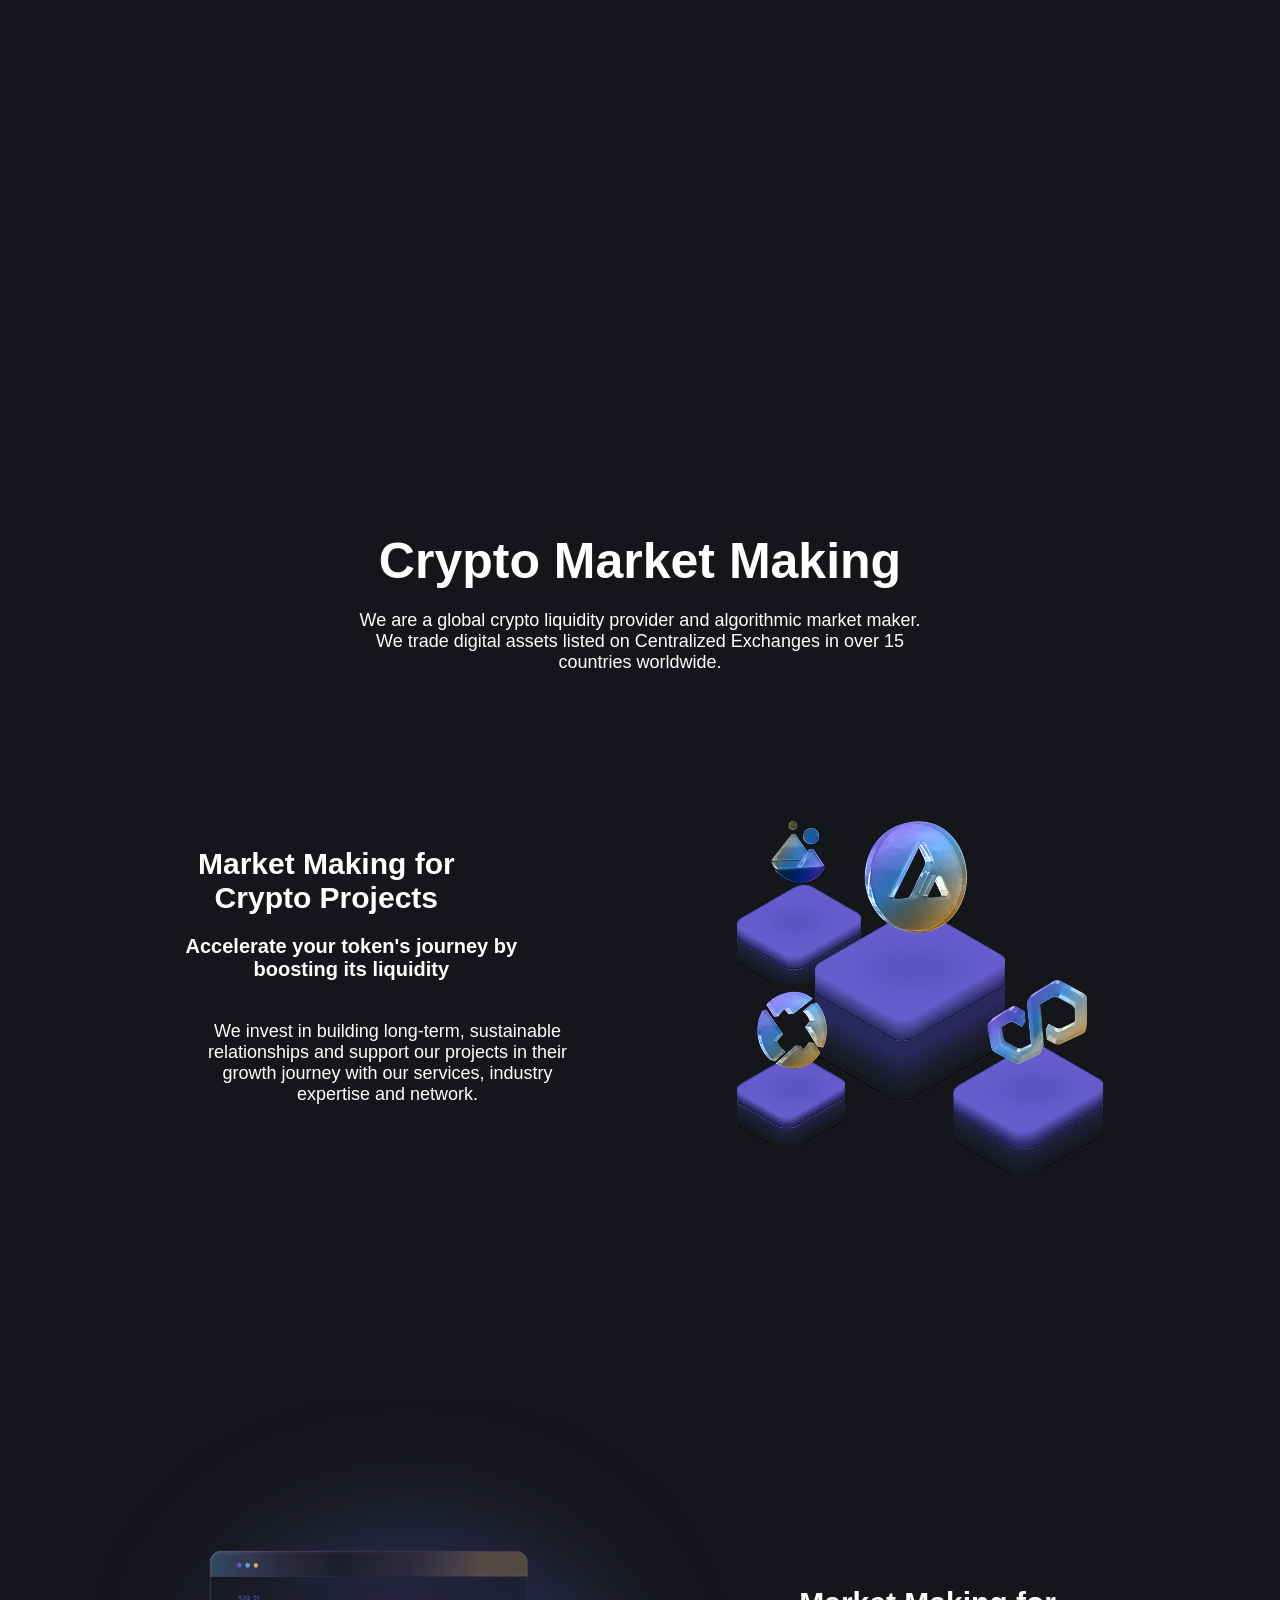
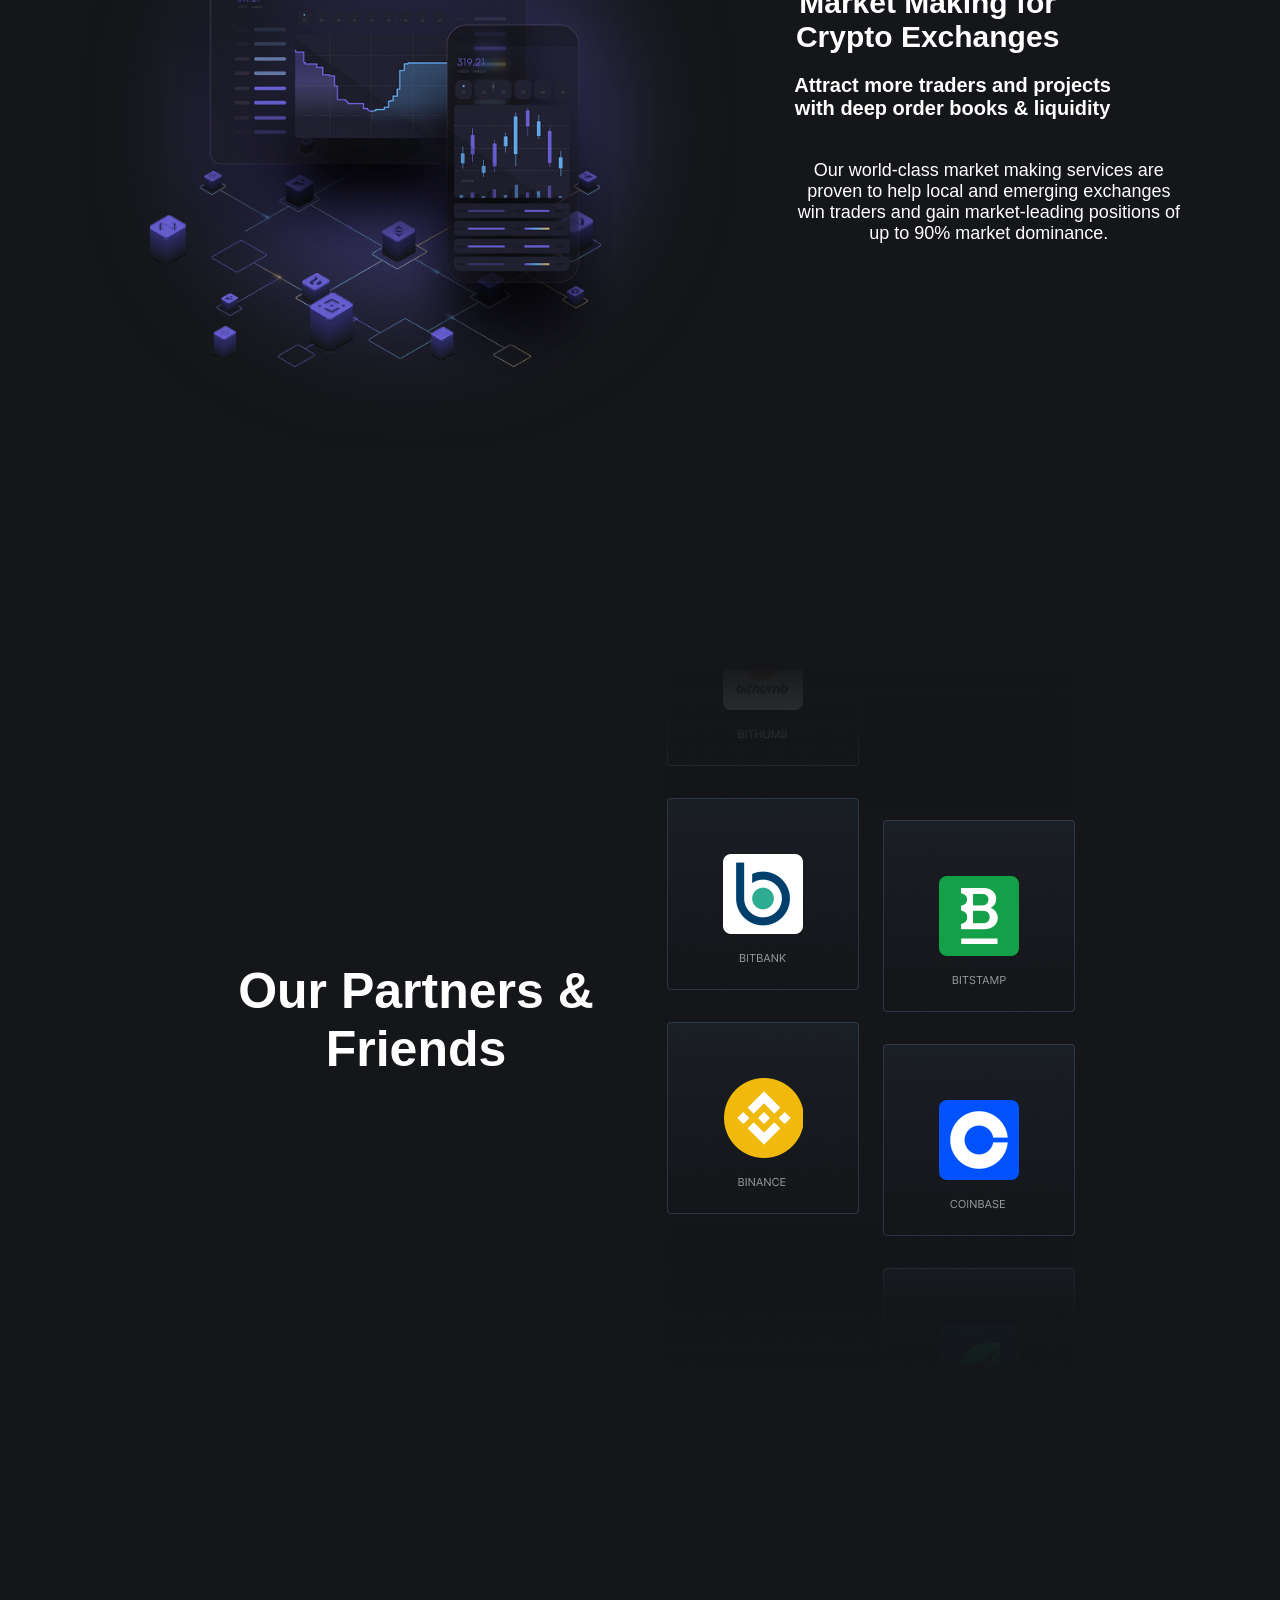
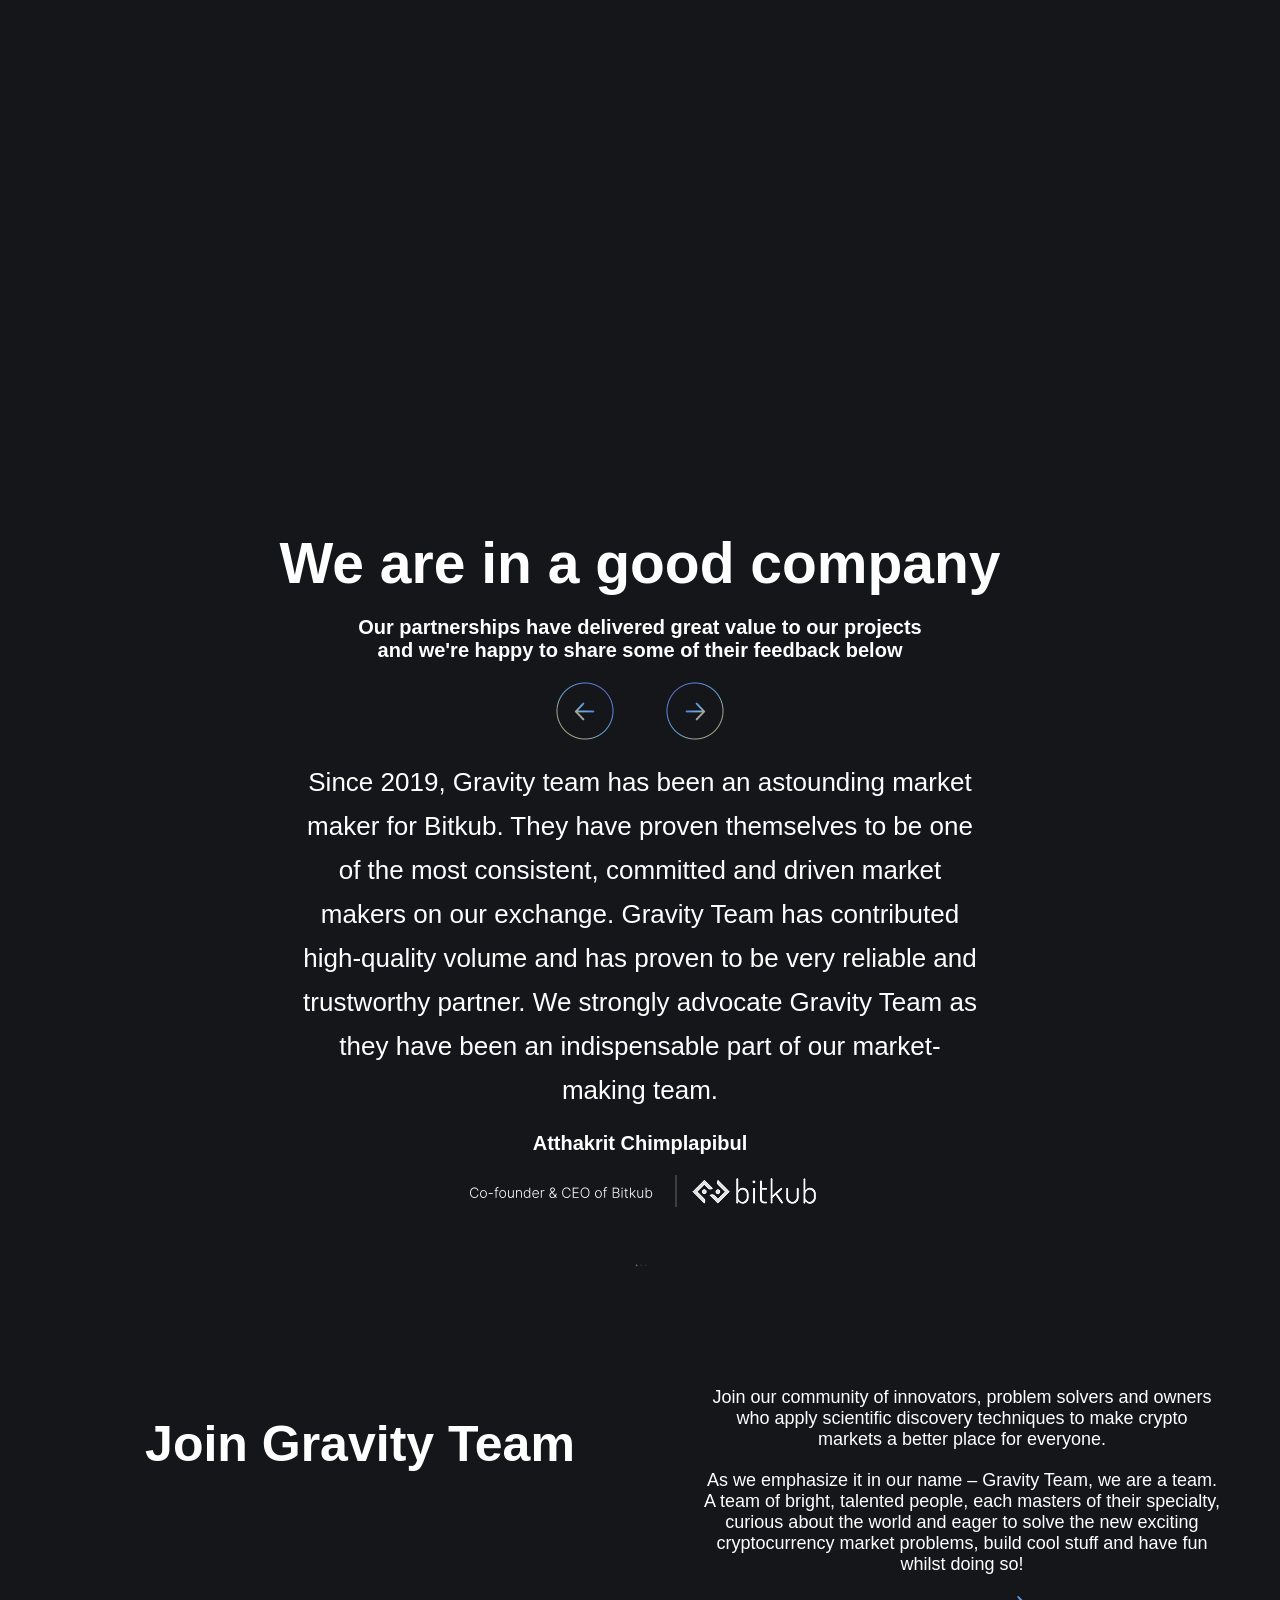
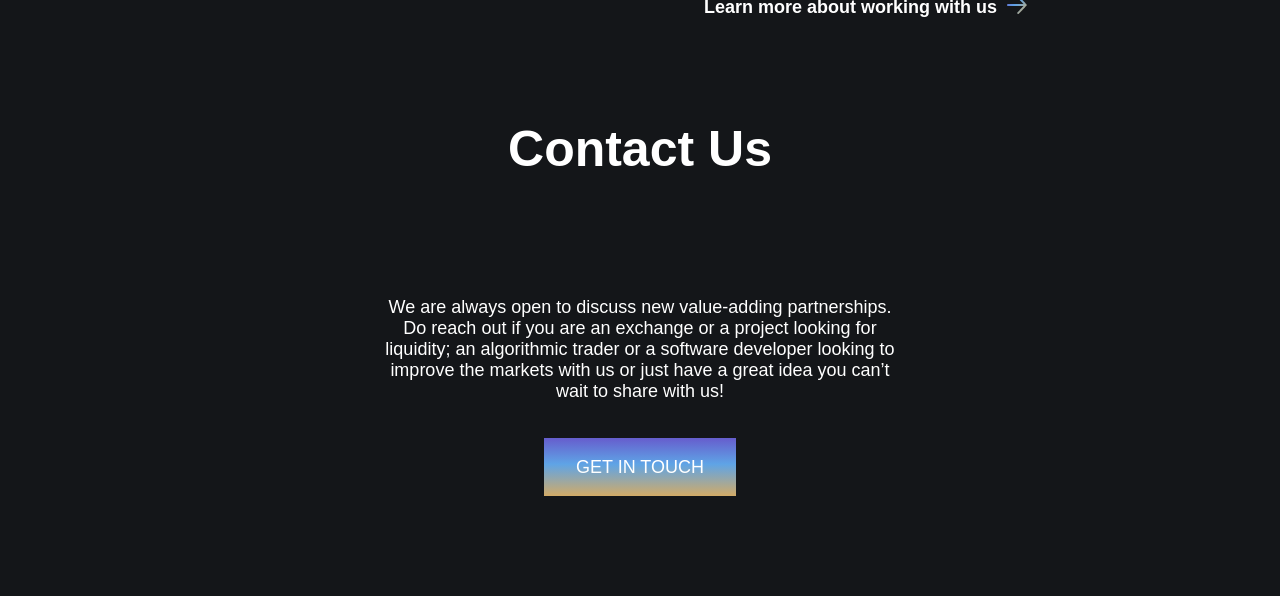
==== commit edf698ec: "added the contact section" ====
--- a/index.html
+++ b/index.html
@@ -193,6 +193,19 @@
       </div>
     </section>
 
+    <section class="Contact">
+      <h2>Contact Us</h2>
+      <p>
+        We are always open to discuss new value-adding partnerships. Do reach
+        out if you are an exchange or a project looking for liquidity; an
+        algorithmic trader or a software developer looking to improve the
+        markets with us or just have a great idea you can’t wait to share with
+        us!
+      </p>
+      <br /><br />
+      <button class="contact-btn">GET IN TOUCH</button>
+    </section>
+
     <script src="script.js"></script>
   </body>
 </html>
--- a/style.css
+++ b/style.css
@@ -546,6 +546,77 @@
   color: #5fa4e6;
 }
 
+.learn-more a {
+  position: relative;
+  display: inline-block;
+}
+
+.learn-more a::after {
+  content: "";
+  position: absolute;
+  bottom: -3px;
+  left: 0;
+  width: 0%;
+  height: 2px;
+  background: linear-gradient(90deg, #665dcd, #5fa4e6, #d2ab67);
+  transition: width 0.35s ease;
+}
+
+.learn-more a:hover::after {
+  width: 100%;
+}
+
+.Contact {
+  text-align: center;
+  margin: 100px auto;
+  max-width: 1200px;
+  padding: 0 20px;
+}
+
+.Contact h2 {
+  font-size: 50px;
+  width: 600px;
+  height: 157px;
+  max-width: 100%;
+  margin: 0 auto;
+}
+
+.Contact p {
+  font-size: 18px;
+  width: 516px;
+  height: auto;
+  max-width: 100%;
+  margin-top: 20px;
+  margin-left: auto;
+  margin-right: auto;
+}
+
+.contact-btn {
+  background: linear-gradient(#665dcd 0%, #5fa4e6 45%, #d2ab67 100%);
+  color: white;
+  border: none;
+  padding: 10px 20px;
+  font-size: 18px;
+  cursor: pointer;
+  height: 58px;
+  width: 191.5px;
+  margin-left: auto;
+  margin-right: auto;
+  animation: fadeInUp 0.8s ease 0.9s both;
+  transition:
+    transform 0.25s ease,
+    box-shadow 0.25s ease;
+}
+
+.contact-btn:hover {
+  transform: translateY(-3px) scale(1.03);
+  box-shadow: 0 8px 24px rgba(95, 164, 230, 0.35);
+}
+
+.contact-btn:active {
+  transform: translateY(0px) scale(0.98);
+}
+
 /* === KEYFRAMES === */
 @keyframes fadeInUp {
   from {
@@ -642,6 +713,30 @@
     font-size: 20px;
     line-height: 34px;
     max-width: 100%;
+  }
+  .work-with-us {
+    flex-direction: column;
+    text-align: center;
+    gap: 30px;
+  }
+  .work-with-us h2 {
+    width: 100%;
+    height: auto;
+    font-size: 36px;
+  }
+  .work-with-us p {
+    width: 100%;
+  }
+  .learn-more {
+    justify-content: center;
+  }
+  .Contact h2 {
+    font-size: 36px;
+    width: 100%;
+    height: auto;
+  }
+  .Contact p {
+    width: 100%;
   }
 }
 
@@ -750,6 +845,31 @@
   .about-us h5 {
     font-size: 16px;
   }
+  .work-with-us {
+    margin: 60px auto;
+    padding: 0 16px;
+    gap: 20px;
+  }
+  .work-with-us h2 {
+    font-size: 28px;
+  }
+  .work-with-us p {
+    font-size: 16px;
+  }
+  .Contact {
+    margin: 60px auto;
+    padding: 0 16px;
+  }
+  .Contact h2 {
+    font-size: 28px;
+  }
+  .Contact p {
+    font-size: 16px;
+  }
+  .contact-btn {
+    width: 100%;
+    font-size: 16px;
+  }
 }
 
 /* === REDUCED MOTION === */
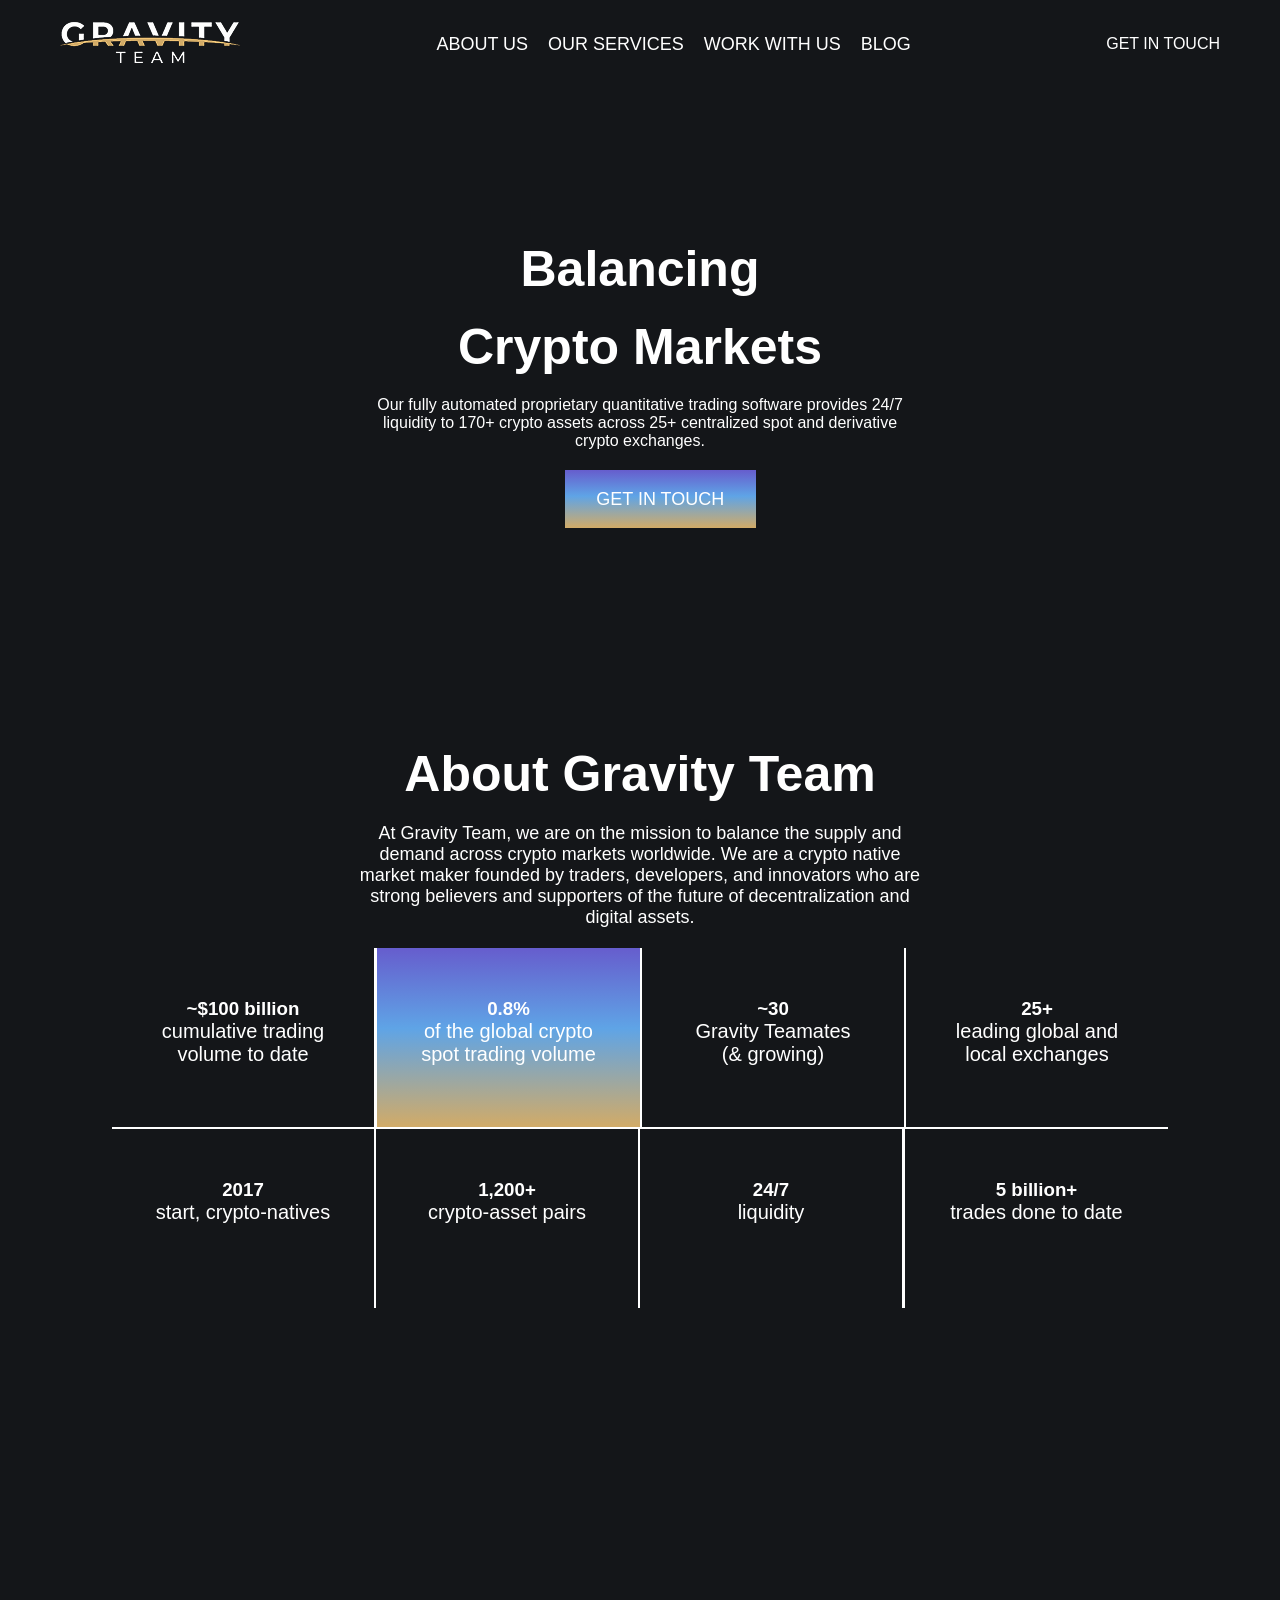
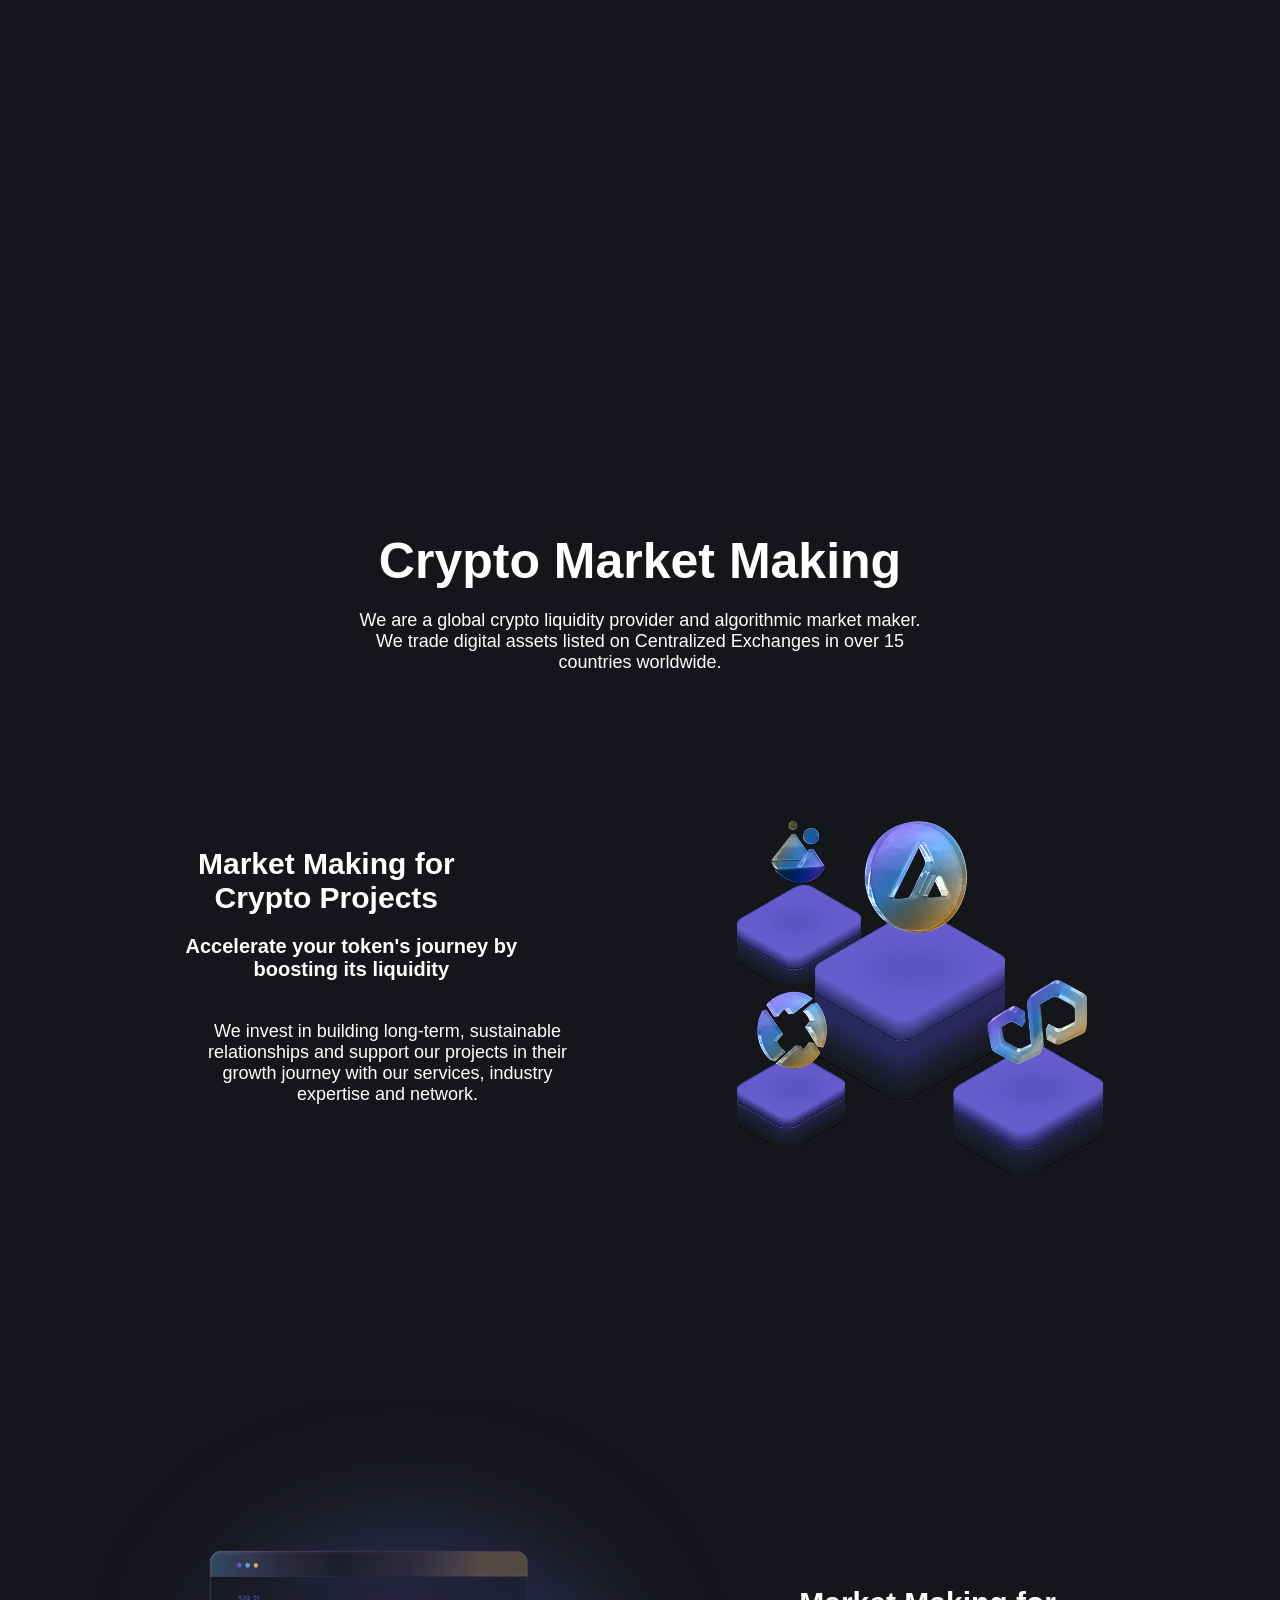
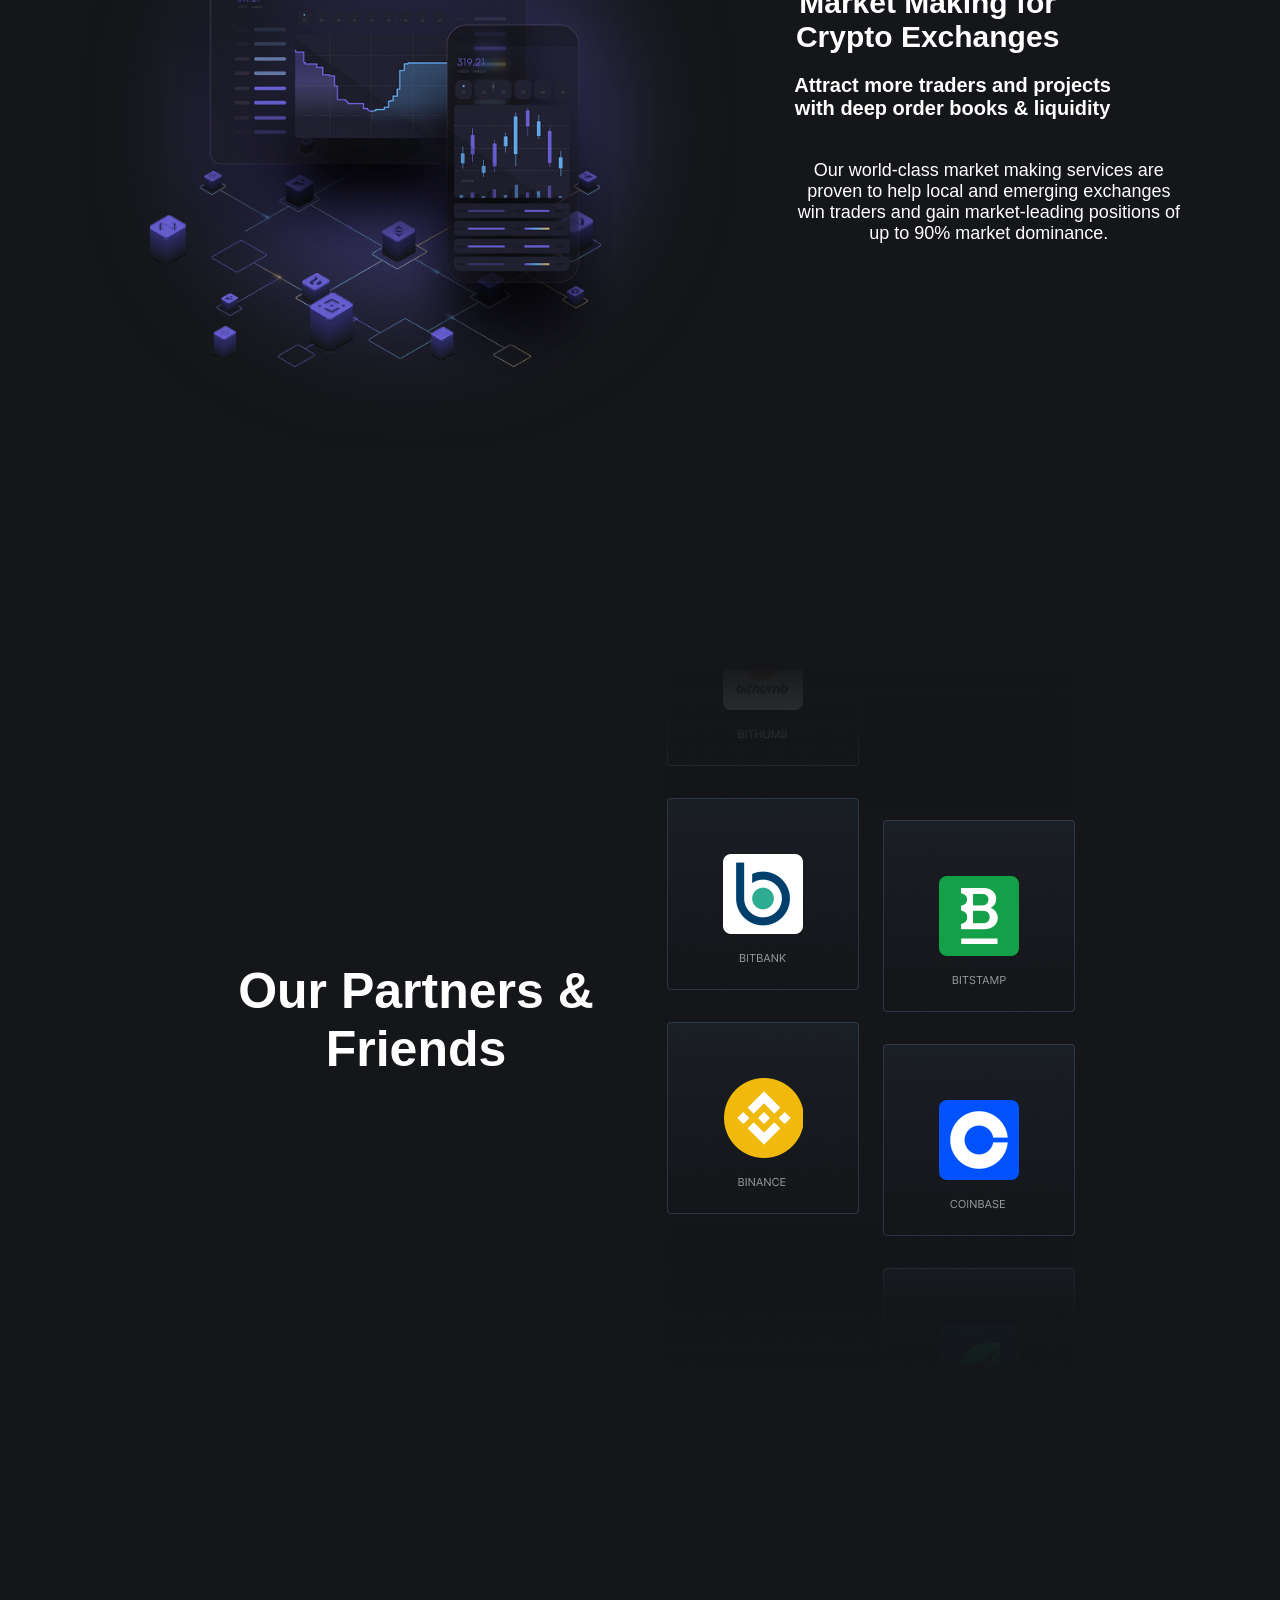
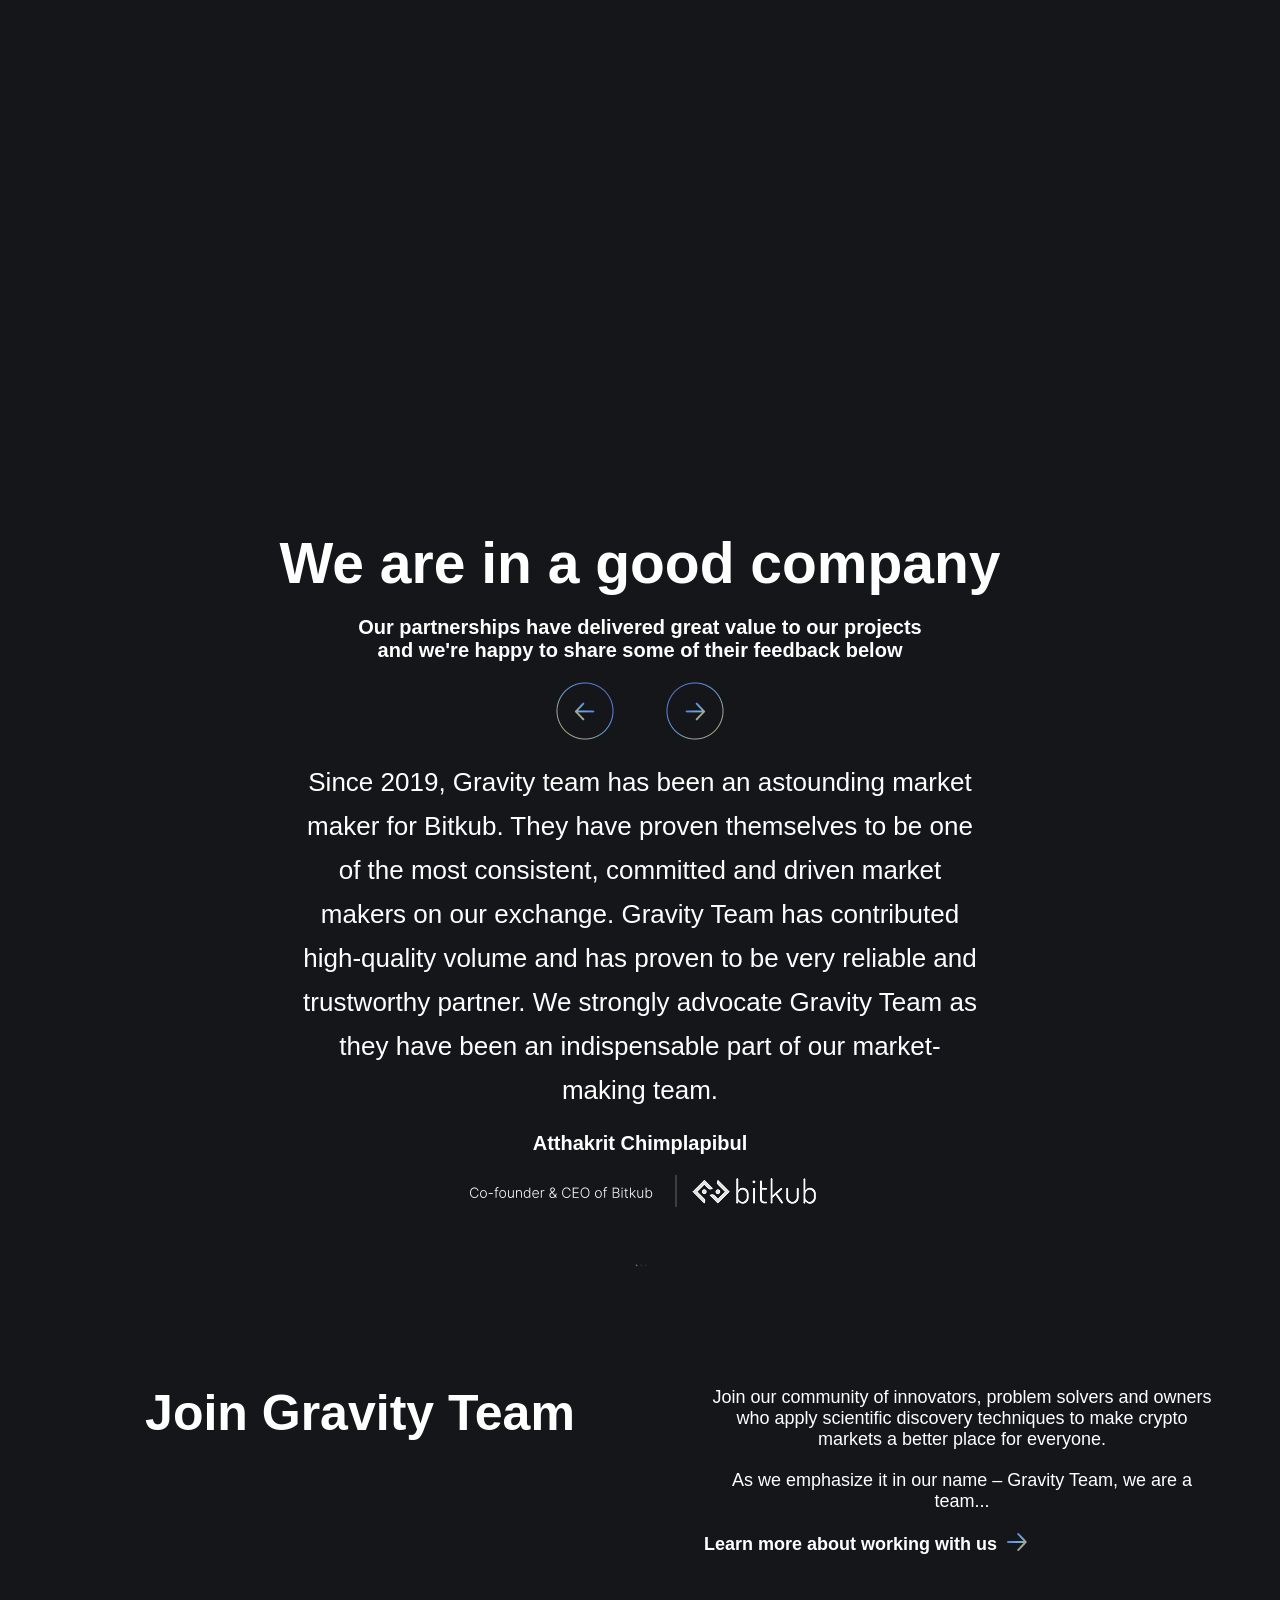
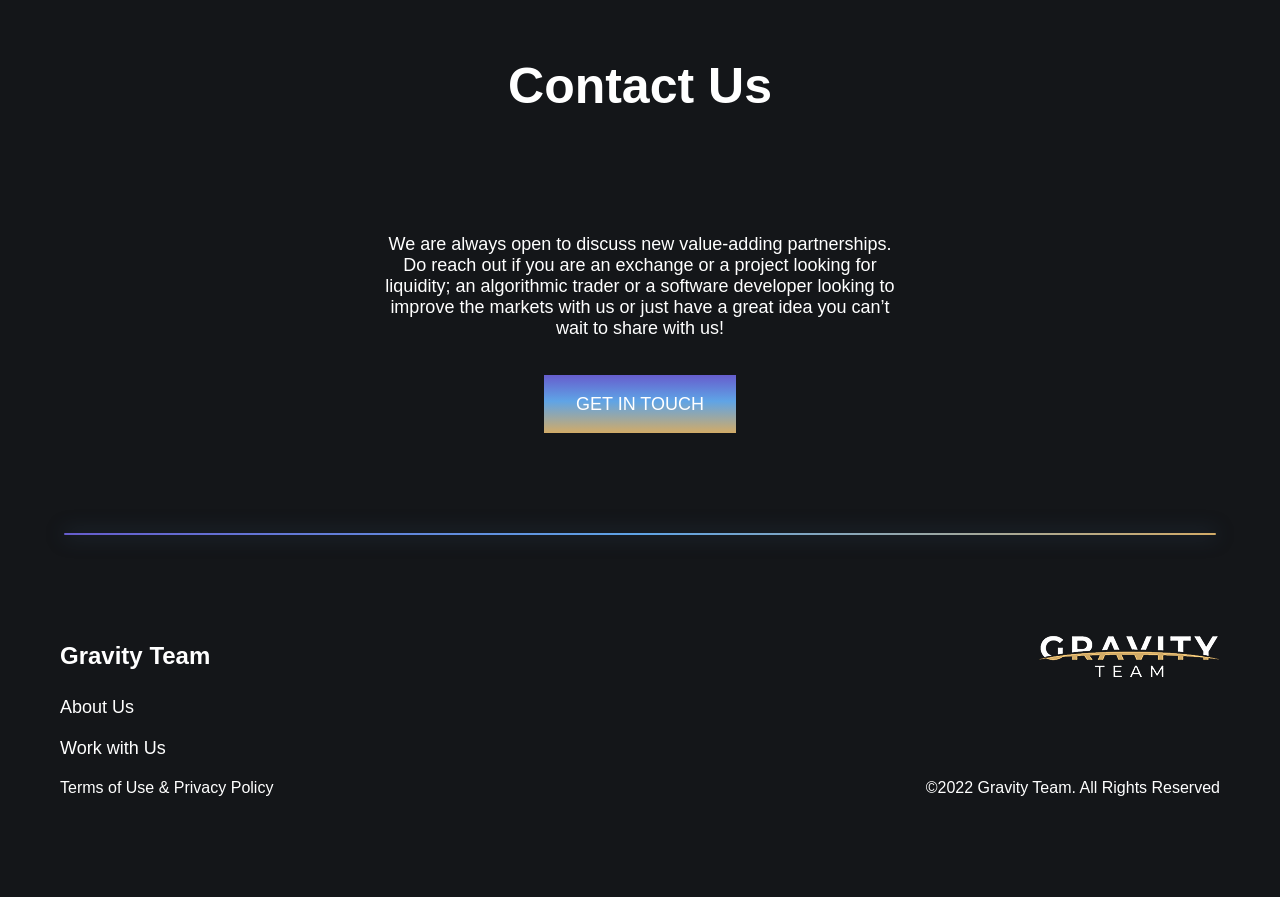
==== commit 2a0c5c6c: "done for now" ====
--- a/index.html
+++ b/index.html
@@ -169,24 +169,21 @@
 
     <section class="work-with-us">
       <div class="work-with-us-content">
-        <h2>Join Gravity Team</h2>
+        <h2 class="fade-in-up">Join Gravity Team</h2>
       </div>
 
       <div>
-        <p>
+        <p class="fade-in-up">
           Join our community of innovators, problem solvers and owners who apply
           scientific discovery techniques to make crypto markets a better place
           for everyone.
         </p>
 
-        <p>
-          As we emphasize it in our name – Gravity Team, we are a team. A team
-          of bright, talented people, each masters of their specialty, curious
-          about the world and eager to solve the new exciting cryptocurrency
-          market problems, build cool stuff and have fun whilst doing so!
+        <p class="fade-in-up">
+          As we emphasize it in our name – Gravity Team, we are a team...
         </p>
 
-        <p class="learn-more">
+        <p class="learn-more fade-in-up">
           <a href="">Learn more about working with us</a>
           <span><img src="./Images/Learn-more-img.png" alt="" /></span>
         </p>
@@ -194,8 +191,8 @@
     </section>
 
     <section class="Contact">
-      <h2>Contact Us</h2>
-      <p>
+      <h2 class="fade-in-up">Contact Us</h2>
+      <p class="fade-in-up">
         We are always open to discuss new value-adding partnerships. Do reach
         out if you are an exchange or a project looking for liquidity; an
         algorithmic trader or a software developer looking to improve the
@@ -203,8 +200,26 @@
         us!
       </p>
       <br /><br />
-      <button class="contact-btn">GET IN TOUCH</button>
-    </section>
+      <button class="contact-btn fade-in-up">GET IN TOUCH</button>
+    </section>
+    <hr />
+
+    <footer>
+      <div class="footer-logo fade-in-up">
+        <h2>Gravity Team</h2>
+        <img src="./Images/logo-light.png" alt="" />
+      </div>
+
+      <div class="footer-links fade-in-up">
+        <p><a href="">About Us</a></p>
+        <p><a href="">Work with Us</a></p>
+      </div>
+
+      <div class="policy fade-in-up">
+        <p><a href="">Terms of Use & Privacy Policy</a></p>
+        <p><a href="">©2022 Gravity Team. All Rights Reserved</a></p>
+      </div>
+    </footer>
 
     <script src="script.js"></script>
   </body>
--- a/style.css
+++ b/style.css
@@ -617,6 +617,201 @@
   transform: translateY(0px) scale(0.98);
 }
 
+hr {
+  border: none;
+  border-top: 1px solid rgba(255, 255, 255, 0.2);
+  margin: 60px auto;
+}
+
+footer {
+  text-align: left;
+  margin: 100px auto;
+  max-width: 1200px;
+  padding: 0 20px;
+}
+
+.footer-logo {
+  display: flex;
+  align-items: center;
+  max-width: 100%;
+  margin: 0 auto;
+  justify-content: space-between;
+}
+
+.footer-links {
+  display: flex;
+  flex-direction: column;
+  align-items: flex-start;
+  gap: 20px;
+  list-style: none;
+  margin-top: 20px;
+  justify-content: center;
+}
+
+.footer-links a {
+  color: #fff;
+  text-decoration: none;
+  font-size: 18px;
+  position: relative;
+  transition: color 0.3s ease;
+}
+
+.footer-links a {
+  position: relative;
+  display: inline-block;
+}
+
+.footer-links a::after {
+  content: "";
+  position: absolute;
+  bottom: -3px;
+  left: 0;
+  width: 0%;
+  height: 2px;
+  background: linear-gradient(90deg, #665dcd, #5fa4e6, #d2ab67);
+  transition: width 0.35s ease;
+}
+
+.footer-links a:hover::after {
+  width: 100%;
+}
+.footer-links a:hover {
+  color: #5fa4e6;
+}
+
+.policy {
+  display: flex;
+  justify-content: space-between;
+  gap: 20px;
+  margin-top: 20px;
+}
+
+.policy a {
+  color: #fff;
+  text-decoration: none;
+  font-size: 16px;
+  position: relative;
+  transition: color 0.3s ease;
+}
+
+.policy a {
+  position: relative;
+  display: inline-block;
+}
+
+.policy a::after {
+  content: "";
+  position: absolute;
+  bottom: -3px;
+  left: 0;
+  width: 0%;
+  height: 1px;
+  background: linear-gradient(90deg, #665dcd, #5fa4e6, #d2ab67);
+  transition: width 0.35s ease;
+}
+
+.policy a:hover::after {
+  width: 100%;
+}
+.policy a:hover {
+  color: #5fa4e6;
+}
+
+.work-with-us .fade-in-up:nth-child(1) {
+  transition-delay: 0s;
+}
+.work-with-us-content .fade-in-up {
+  transition-delay: 0s;
+}
+.work-with-us p.fade-in-up:nth-of-type(1) {
+  transition-delay: 0.1s;
+}
+.work-with-us p.fade-in-up:nth-of-type(2) {
+  transition-delay: 0.2s;
+}
+.learn-more.fade-in-up {
+  transition-delay: 0.3s;
+}
+
+.Contact h2.fade-in-up {
+  transition-delay: 0s;
+}
+.Contact p.fade-in-up {
+  transition-delay: 0.15s;
+}
+.contact-btn.fade-in-up {
+  transition-delay: 0.3s;
+}
+
+.footer-logo.fade-in-up {
+  transition-delay: 0s;
+}
+.footer-links.fade-in-up {
+  transition-delay: 0.1s;
+}
+.policy.fade-in-up {
+  transition-delay: 0.2s;
+}
+
+hr {
+  border: none;
+  height: 2px;
+  width: 90%;
+  max-width: 1200px;
+  margin: 60px auto;
+  position: relative;
+  overflow: visible;
+  background: linear-gradient(90deg, #665dcd, #5fa4e6, #d2ab67);
+  border-radius: 2px;
+  animation: hrDraw 1.1s cubic-bezier(0.16, 1, 0.3, 1) forwards;
+}
+
+hr::after {
+  content: "";
+  position: absolute;
+  top: -1px;
+  left: -60%;
+  width: 40%;
+  height: 4px;
+  background: linear-gradient(
+    90deg,
+    transparent,
+    rgba(255, 255, 255, 0.9),
+    transparent
+  );
+  animation: hrShimmer 2.8s ease-in-out 1.2s infinite;
+}
+
+@keyframes hrDraw {
+  from {
+    transform: scaleX(0);
+    opacity: 0;
+    box-shadow: 0 0 0px rgba(95, 164, 230, 0);
+  }
+  to {
+    transform: scaleX(1);
+    opacity: 1;
+    box-shadow: 0 0 20px rgba(95, 164, 230, 0.5);
+  }
+}
+
+@keyframes hrShimmer {
+  0% {
+    left: -60%;
+  }
+  100% {
+    left: 130%;
+  }
+}
+@keyframes hrShimmer {
+  0% {
+    left: -60%;
+  }
+  100% {
+    left: 130%;
+  }
+}
+
 /* === KEYFRAMES === */
 @keyframes fadeInUp {
   from {
@@ -737,6 +932,14 @@
   }
   .Contact p {
     width: 100%;
+  }
+  .footer-logo {
+    flex-direction: column;
+    align-items: flex-start;
+    gap: 16px;
+  }
+  .footer-logo h2 {
+    font-size: 32px;
   }
 }
 
@@ -870,6 +1073,24 @@
     width: 100%;
     font-size: 16px;
   }
+  footer {
+    margin: 60px auto;
+    padding: 0 16px;
+  }
+  .footer-logo img {
+    max-height: 36px;
+  }
+  .footer-links a {
+    font-size: 16px;
+  }
+  .policy {
+    flex-direction: column;
+    gap: 12px;
+    text-align: left;
+  }
+  .policy a {
+    font-size: 14px;
+  }
 }
 
 /* === REDUCED MOTION === */
